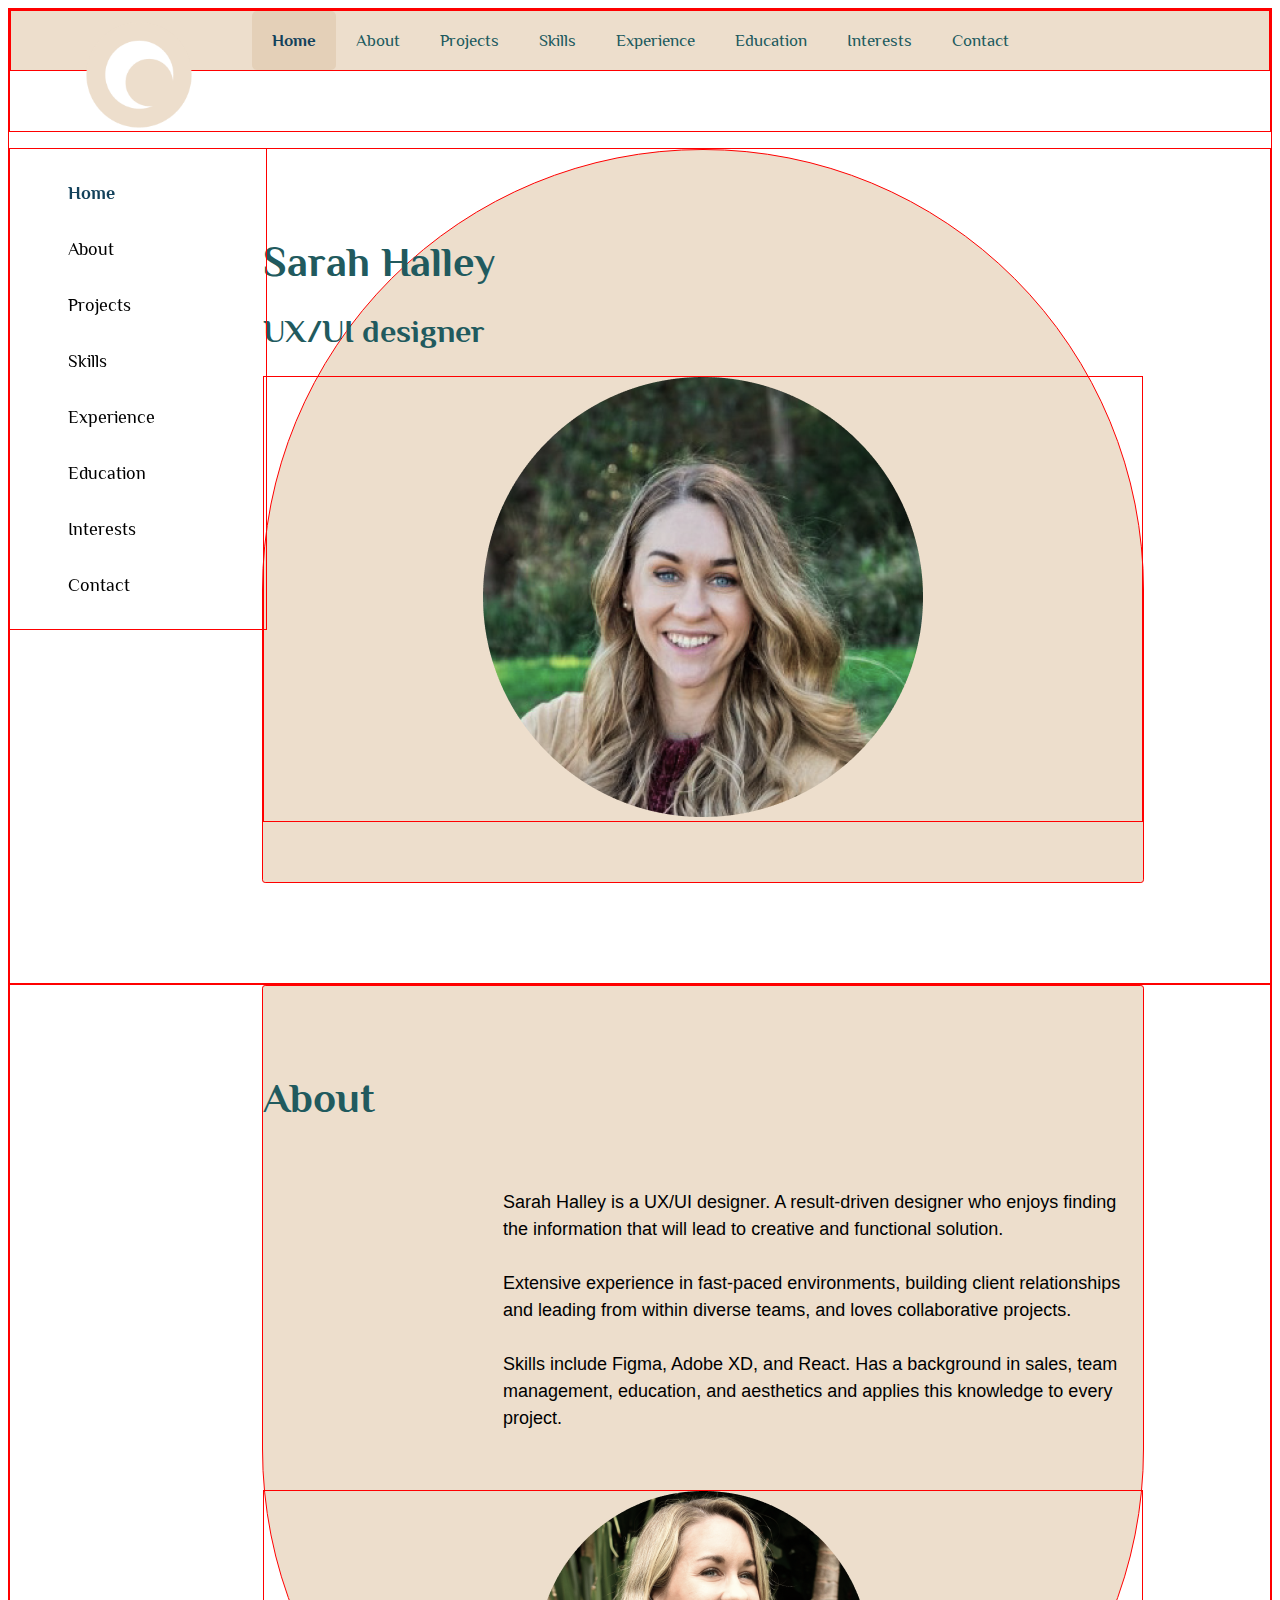
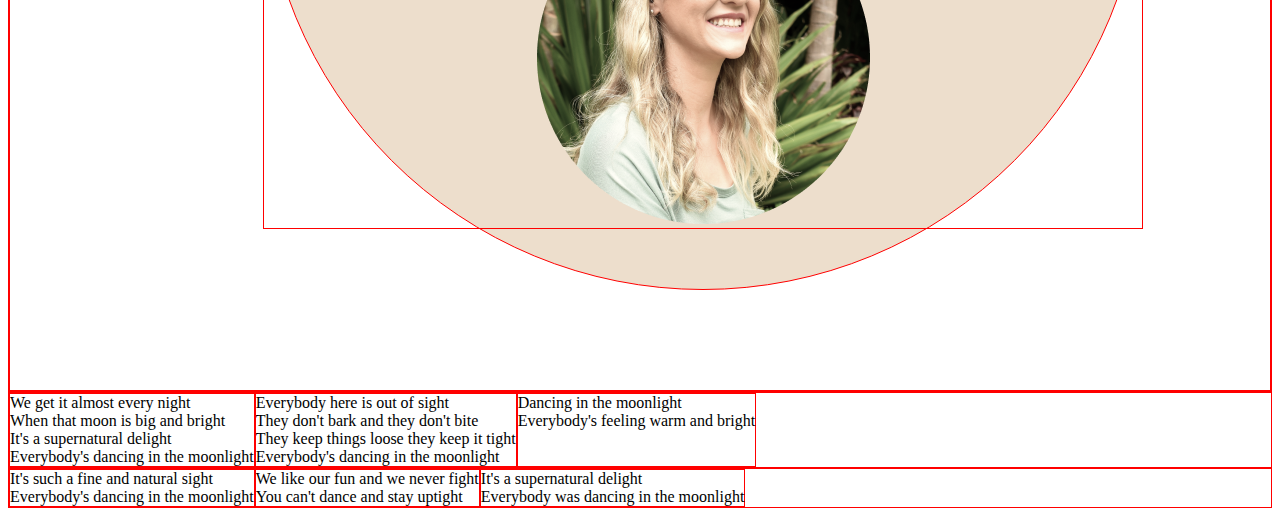
==== project.html @ 6c1a8d7c "new pages frame created" ====
<!DOCTYPE html>
<html lang="en">
  <head>
    <meta charset="UTF-8" />
    <meta http-equiv="X-UA-Compatible" content="IE=edge" />
    <meta name="viewport" content="width=device-width, initial-scale=1.0" />
    <title>Sarah Halley UX/UI Designer</title>
    <link rel="stylesheet" href="css/home.css" />
    <link rel="preconnect" href="https://fonts.googleapis.com" />
    <link rel="preconnect" href="https://fonts.gstatic.com" crossorigin />
    <link
      href="https://fonts.googleapis.com/css2?family=Philosopher:ital,wght@0,400;0,700;1,400;1,700&display=swap"
      rel="stylesheet"
    />
  </head>
  <body>
    <div class="container">
      <img class="flex_item logo" src="images/Logo no text.png" />
      <div class="flex topBar">
        <div class="flex_item topNav">
          <ul>
            <li class="active">Home</li>
            <li>About</li>
            <li>Projects</li>
            <li>Skills</li>
            <li>Experience</li>
            <li>Education</li>
            <li>Interests</li>
            <li>Contact</li>
          </ul>
        </div>
      </div>

      <div class="sideNav flex_item">
        <ul>
          <li class="active">Home</li>
          <li>About</li>
          <li>Projects</li>
          <li>Skills</li>
          <li>Experience</li>
          <li>Education</li>
          <li>Interests</li>
          <li>Contact</li>
        </ul>
      </div>
      <div class="column">
        <section class="home flex_item">
          <div class="column archTop">
            <h1 class="flex_item home">Sarah Halley</h1>
            <h2 class="flex_item home">UX/UI designer</h2>
            <div class="center">
              <img class="hero" src="images/IMG_4384_edited 1.png" />
            </div>
          </div>
        </section>
      </div>
      <div class="column">
        <section class="about flex_item">
          <div class="column archBottom">
            <h1>About</h1>
            <p class="flex_item bodyText about">
              Sarah Halley is a UX/UI designer. A result-driven designer who
              enjoys finding the information that will lead to creative and
              functional solution. <br />
              <br />
              Extensive experience in fast-paced environments, building client
              relationships and leading from within diverse teams, and loves
              collaborative projects. <br />
              <br />
              Skills include Figma, Adobe XD, and React. Has a background in
              sales, team management, education, and aesthetics and applies this
              knowledge to every project.
            </p>

            <div class="center">
              <img class="hero" src="images/IMG_3276_edited 1.png" />
            </div>
          </div>
        </section>
      </div>
    </div>

    <div id="column" class="flex">
      <div class="flex_item">
        We get it almost every night <br />When that moon is big and bright
        <br />It's a supernatural delight <br />Everybody's dancing in the
        moonlight
      </div>
      <div class="flex_item">
        Everybody here is out of sight <br />They don't bark and they don't bite
        <br />
        They keep things loose they keep it tight <br />Everybody's dancing in
        the moonlight
      </div>
      <div class="flex_item">
        Dancing in the moonlight <br />Everybody's feeling warm and bright
      </div>
    </div>
    <div id="row" class="flex">
      <div class="flex_item">
        It's such a fine and natural sight <br />Everybody's dancing in the
        moonlight
      </div>
      <div class="flex_item">
        We like our fun and we never fight <br />You can't dance and stay
        uptight
      </div>
      <div class="flex_item">
        It's a supernatural delight <br />Everybody was dancing in the moonlight
      </div>
    </div>
  </body>
</html>
---- css/home.css ----
:root {
  --primary-color: #eddecc;
  --secondary-color: #215a5e;
  --primary-color-active: #e4d0b8;
  --secondary-color-active: #12415b;
  --primary-color-hover: #e4d0b849;
  --secondary-color-hover: #0a3247;
  --white: rgb(245, 245, 245);
  --black: rgb(35, 35, 35);
}

div {
  border: solid 1px red;
}

.flex {
  display: flex;
  inline-size: overflow-wrap;
}

.topBar {
  padding: 0 0 60px 0;
  margin: 0;
  margin: 0 0 1em 0;
  z-index: 2;
}

.logo {
  position: absolute;
  scale: 70%;
  top: 0;
  left: 5%;
  z-index: 1;
}

.topNav {
  width: 100%;
  padding: 0;
  background-color: var(--primary-color);
  overflow-y: hidden;
  position: relative;
}

.topNav ul {
  list-style: none;
  max-width: 1100px;
  margin: 0 auto;
  padding: 0;
  display: flex;
  justify-content: center;
}

.topNav li {
  float: right;
  color: var(--secondary-color);
  text-align: center;
  padding: 20px;
  text-decoration: none;
  font-size: 17px;
  margin-right: 0px;
  border-radius: 5px;
  font-family: "Philosopher", sans-serif;
}

.topNav li:hover {
  background-color: var(--primary-color-hover);
  color: var(--secondary-color-hover);
  border-radius: 5px;
}

.topNav li.active {
  background-color: var(--primary-color-active);
  color: var(--secondary-color-active);
  border-radius: 5px;
  font-weight: 600;
}

.flex {
  display: flex;
  inline-size: overflow-wrap;
}

.body {
  padding: 0;
  margin: 0;
}

.sideNav {
  width: 20%;
  height: auto;
  position: fixed;
  margin-top: 0;
  margin-left: 0;
  overflow-x: hidden;
  vertical-align: middle;
  font-family: "Philosopher", sans-serif;
}
.sideNav ul {
  list-style: none;
  max-width: 20%;
  display: list-item;
}

.sideNav li {
  float:inherit
  color: var(--secondary-color);
  text-align: left;
  padding: 18px;
  text-decoration: none;
  font-size: 18px;
}

.sideNav li:hover {
  background-color: var(--primary-color-hover);
  color: var(--secondary-color-active);
  border-radius: 5px;
}

.sideNav li.active {
  color: var(--secondary-color-active);
  border-radius: 5px;
  font-weight: 600;
}
h1,
h2,
h3,
h4 {
  color: var(--secondary-color);
  font-family: "Philosopher", sans-serif;
}
h1 {
  font-size: 42px;
}
h2 {
  font-size: 32px;
}
h3 {
  font-size: 24px;
}
h4 {
  font-size: 18px;
}
p {
  font-size: 18px;
  line-height: 1.5;
  font-family: "Segoe UI", Tahoma, Geneva, Verdana, sans-serif;
}
section {
  margin-left: 20%;
  margin-right: 10%;
  margin-bottom: 100px;
  max-width: 1200px;
}
.archTop {
  padding: 60px 0 60px 0;
  border-radius: 700px 700px 5px 5px;
  background-color: var(--primary-color);
}
.archBottom {
  padding: 60px 0 60px 0;
  border-radius: 5px 5px 700px 700px;
  background-color: var(--primary-color);
}

section .bodyText {
  margin-left: 25%;
  padding: 40px 20px 40px 20px;
}
img .hero {
  display: block;
  margin-left: auto;
  margin-right: auto;
  width: 50%;
}
.center {
  text-align: center;
}
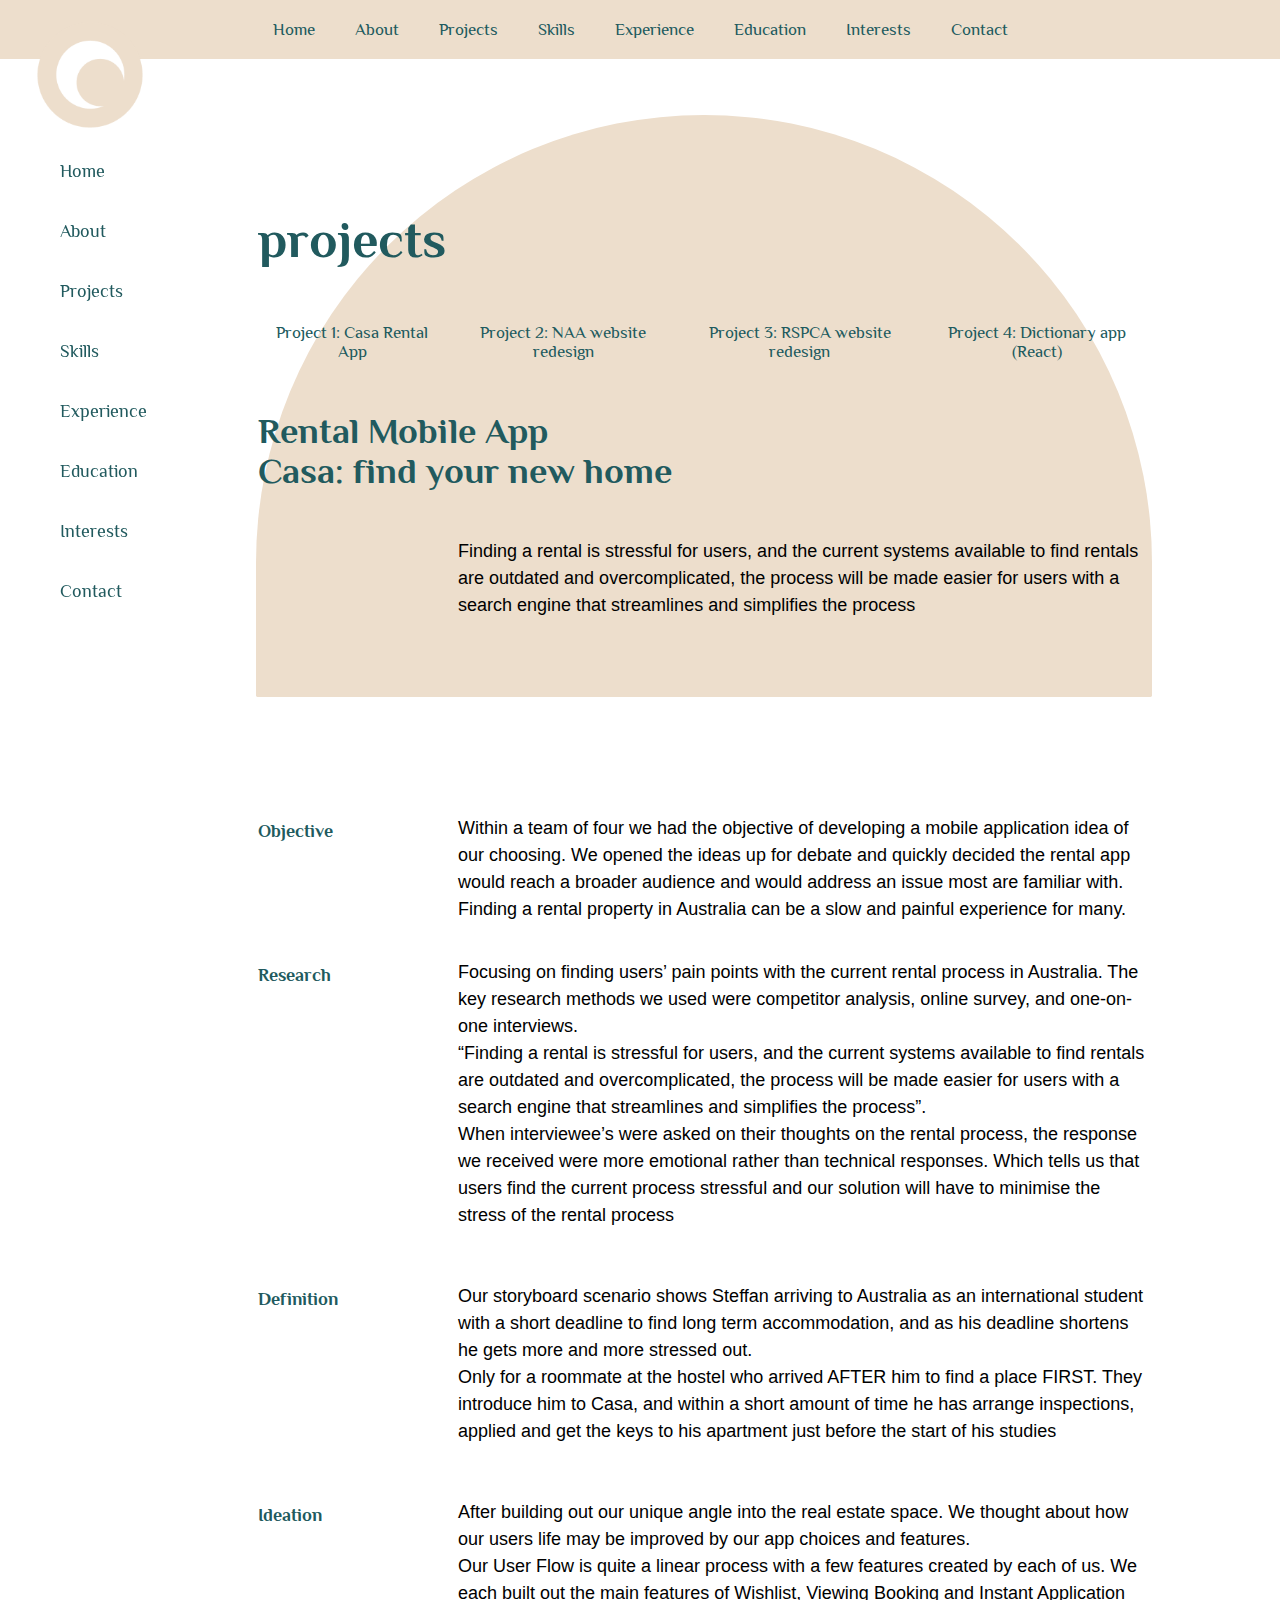
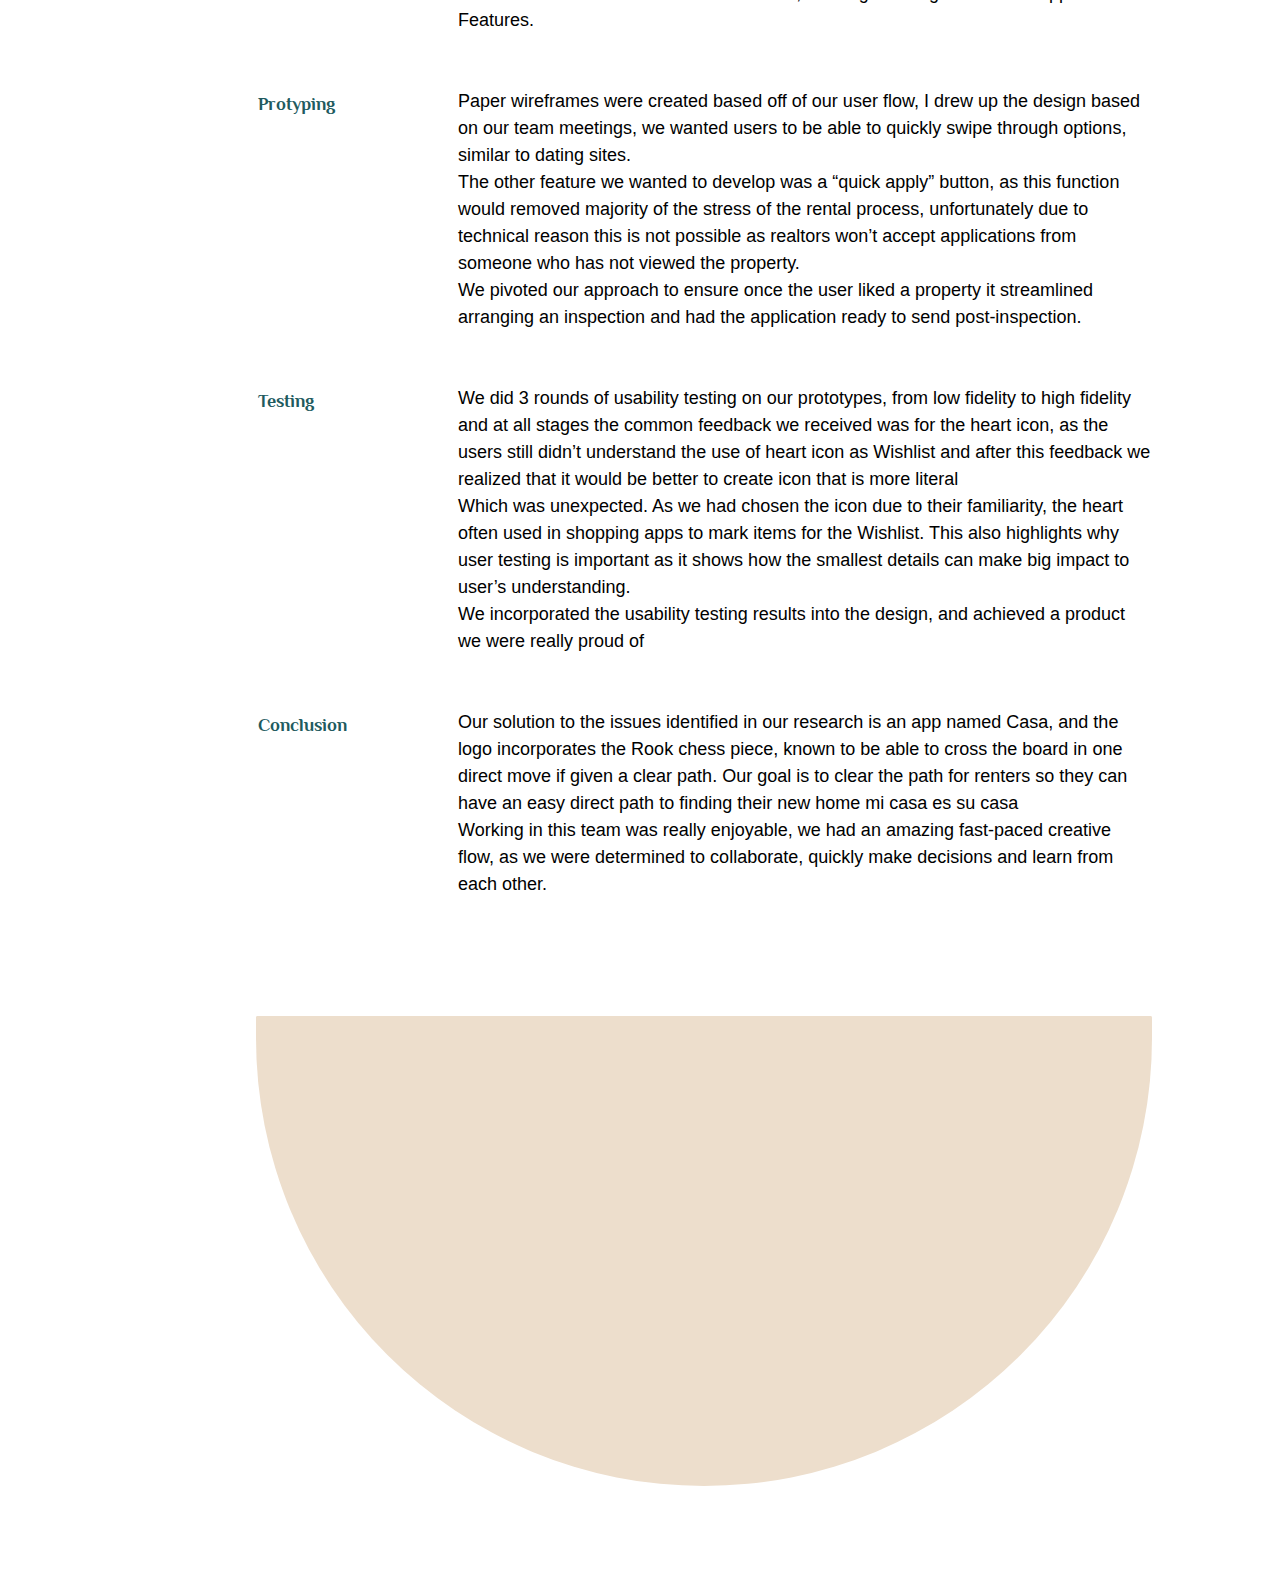
==== commit 0eb399e8: "relinking css" ====
--- a/project.html
+++ b/project.html
@@ -5,7 +5,7 @@
     <meta http-equiv="X-UA-Compatible" content="IE=edge" />
     <meta name="viewport" content="width=device-width, initial-scale=1.0" />
     <title>Sarah Halley UX/UI Designer</title>
-    <link rel="stylesheet" href="css/home.css" />
+    <link rel="stylesheet" href="css/styles.css" />
     <link rel="preconnect" href="https://fonts.googleapis.com" />
     <link rel="preconnect" href="https://fonts.gstatic.com" crossorigin />
     <link
@@ -15,98 +15,235 @@
   </head>
   <body>
     <div class="container">
-      <img class="flex_item logo" src="images/Logo no text.png" />
+     <img class="flex_item logo" src="images/Logo no text.png" />
       <div class="flex topBar">
-        <div class="flex_item topNav">
+        <div id="homeLink" class="flex_item topNav">
           <ul>
-            <li class="active">Home</li>
-            <li>About</li>
-            <li>Projects</li>
-            <li>Skills</li>
-            <li>Experience</li>
-            <li>Education</li>
-            <li>Interests</li>
-            <li>Contact</li>
+            <li>
+              <a href="/home.html" class="active">Home</a>
+            </li>
+            <li><a href="#aboutLink">About</a></li>
+            <li><a href="/project.html">Projects</a></li>
+            <li><a href="/skills.html">Skills</a></li>
+            <li><a href="#">Experience</a></li>
+            <li><a href="#">Education</a></li>
+            <li><a href="#">Interests</a></li>
+            <li><a href="#">Contact</a></li>
           </ul>
         </div>
       </div>
 
       <div class="sideNav flex_item">
         <ul>
-          <li class="active">Home</li>
-          <li>About</li>
-          <li>Projects</li>
-          <li>Skills</li>
-          <li>Experience</li>
-          <li>Education</li>
-          <li>Interests</li>
-          <li>Contact</li>
+            <li>
+              <a href="/home.html" class="active">Home</a>
+            </li>
+            <li><a href="#aboutLink">About</a></li>
+            <li><a href="/project.html">Projects</a></li>
+            <li><a href="/skills.html">Skills</a></li>
+            <li><a href="#">Experience</a></li>
+            <li><a href="#">Education</a></li>
+            <li><a href="#">Interests</a></li>
+            <li><a href="#">Contact</a></li>
         </ul>
       </div>
-      <div class="column">
-        <section class="home flex_item">
-          <div class="column archTop">
-            <h1 class="flex_item home">Sarah Halley</h1>
-            <h2 class="flex_item home">UX/UI designer</h2>
-            <div class="center">
-              <img class="hero" src="images/IMG_4384_edited 1.png" />
-            </div>
-          </div>
-        </section>
-      </div>
-      <div class="column">
-        <section class="about flex_item">
-          <div class="column archBottom">
-            <h1>About</h1>
-            <p class="flex_item bodyText about">
-              Sarah Halley is a UX/UI designer. A result-driven designer who
-              enjoys finding the information that will lead to creative and
-              functional solution. <br />
-              <br />
-              Extensive experience in fast-paced environments, building client
-              relationships and leading from within diverse teams, and loves
-              collaborative projects. <br />
-              <br />
-              Skills include Figma, Adobe XD, and React. Has a background in
-              sales, team management, education, and aesthetics and applies this
-              knowledge to every project.
-            </p>
+        <div class="column">
+          <section class="projects flex_item">
+            <div class="column archTop">
+              <h1>projects</h1>
+                    <div class="projectLinks flex_item">
+        <ul>
+            <li>
+              <a href="#" class="active">Project 1: Casa Rental App</a>
+            </li>
+            <li><a href="#">Project 2: NAA website redesign</a></li>
+            <br/>
+            <li><a href="#">Project 3: RSPCA website redesign</a></li>
+            <li><a href="#">Project 4: Dictionary app (React)</a></li>
 
-            <div class="center">
-              <img class="hero" src="images/IMG_3276_edited 1.png" />
-            </div>
-          </div>
-        </section>
-      </div>
-    </div>
+        </ul>
+                    </div>
+              <h2>Rental Mobile App <br/>Casa: find your new home<br/></h2>
+              
 
-    <div id="column" class="flex">
-      <div class="flex_item">
-        We get it almost every night <br />When that moon is big and bright
-        <br />It's a supernatural delight <br />Everybody's dancing in the
-        moonlight
-      </div>
-      <div class="flex_item">
-        Everybody here is out of sight <br />They don't bark and they don't bite
-        <br />
-        They keep things loose they keep it tight <br />Everybody's dancing in
-        the moonlight
-      </div>
-      <div class="flex_item">
-        Dancing in the moonlight <br />Everybody's feeling warm and bright
-      </div>
-    </div>
-    <div id="row" class="flex">
-      <div class="flex_item">
-        It's such a fine and natural sight <br />Everybody's dancing in the
-        moonlight
-      </div>
-      <div class="flex_item">
-        We like our fun and we never fight <br />You can't dance and stay
-        uptight
-      </div>
-      <div class="flex_item">
-        It's a supernatural delight <br />Everybody was dancing in the moonlight
+              <div id="row" class="flex">
+              <div class="flex_item">
+               
+                <h4 class="bodyHeader"></h4>
+              </div>
+              <div class="flex_item">
+              <p>
+                Finding a rental is stressful for users, and the current systems
+                available to find rentals are outdated and overcomplicated, the
+                process will be made easier for users with a search engine that
+                streamlines and simplifies the process
+              </p>
+              </div>
+            </div>
+          </section>
+          <section>
+            <div id="row" class="flex">
+              <div class="flex_item">
+                <h4 class="bodyHeader">Objective</h4>
+              </div>
+              <div class="flex_item">
+                <p class="flex_item article projects">
+                  Within a team of four we had the objective of developing a
+                  mobile application idea of our choosing. We opened the ideas
+                  up for debate and quickly decided the rental app would reach a
+                  broader audience and would address an issue most are familiar
+                  with. Finding a rental property in Australia can be a slow and
+                  painful experience for many.
+                </p>
+              </div>
+            </div>
+            <div id="row" class="flex">
+              <div class="flex_item">
+                <h4 class="bodyHeader">Research</h4>
+              </div>
+              <div class="flex_item">
+                <p class="flex_item article projects">
+                  Focusing on finding users’ pain points with the current rental
+                  process in Australia. The key research methods we used were
+                  competitor analysis, online survey, and one-on-one
+                  interviews.<br />
+                  “Finding a rental is stressful for users, and the current
+                  systems available to find rentals are outdated and
+                  overcomplicated, the process will be made easier for users
+                  with a search engine that streamlines and simplifies the
+                  process”. <br />
+                  When interviewee’s were asked on their thoughts on the rental
+                  process, the response we received were more emotional rather
+                  than technical responses. Which tells us that users find the
+                  current process stressful and our solution will have to
+                  minimise the stress of the rental process
+                </p>
+              </div>
+            </div>
+            <div id="row" class="flex">
+              <div class="flex_item">
+                <img />
+              </div>
+              <div class="flex_item"><img /></div>
+            </div>
+            <div id="row" class="flex">
+              <div class="flex_item">
+                <h4 class="bodyHeader">Definition</h4>
+              </div>
+              <p class="flex_item article projects">
+                Our storyboard scenario shows Steffan arriving to Australia as
+                an international student with a short deadline to find long term
+                accommodation, and as his deadline shortens he gets more and
+                more stressed out. <br />
+                Only for a roommate at the hostel who arrived AFTER him to find
+                a place FIRST. They introduce him to Casa, and within a short
+                amount of time he has arrange inspections, applied and get the
+                keys to his apartment just before the start of his studies
+              </p>
+            </div>
+            <div id="row" class="flex">
+              <div class="flex_item">
+                <img />
+              </div>
+              <div class="flex_item"><img /></div>
+            </div>
+            <div id="row" class="flex">
+              <div class="flex_item">
+                <h4 class="bodyHeader">Ideation</h4>
+              </div>
+              <p class="flex_item article projects">
+                After building out our unique angle into the real estate space.
+                We thought about how our users life may be improved by our app
+                choices and features. <br />
+                Our User Flow is quite a linear process with a few features
+                created by each of us. We each built out the main features of
+                Wishlist, Viewing Booking and Instant Application Features.
+              </p>
+            </div>
+            <div id="row" class="flex">
+              <div class="flex_item">
+                <img />
+              </div>
+              <div class="flex_item"><img /></div>
+            </div>
+            <div id="row" class="flex">
+              <div class="flex_item">
+                <h4 class="bodyHeader">Protyping</h4>
+              </div>
+              <div id="row" class="flex">
+                <p class="flex_item article projects">
+                  Paper wireframes were created based off of our user flow, I
+                  drew up the design based on our team meetings, we wanted users
+                  to be able to quickly swipe through options, similar to dating
+                  sites.
+                  <br />
+                  The other feature we wanted to develop was a “quick apply”
+                  button, as this function would removed majority of the stress
+                  of the rental process, unfortunately due to technical reason
+                  this is not possible as realtors won’t accept applications
+                  from someone who has not viewed the property.
+                  <br />
+                  We pivoted our approach to ensure once the user liked a
+                  property it streamlined arranging an inspection and had the
+                  application ready to send post-inspection.
+                </p>
+              </div>
+            </div>
+            <div id="row" class="flex">
+              <div class="flex_item">
+                <img />
+              </div>
+              <div class="flex_item"><img /></div>
+            </div>
+            <div id="row" class="flex">
+              <div class="flex_item"><h4 class="bodyHeader">Testing</h4></div>
+              <div class="flex_item">
+                <p class="flex_item article projects">
+                  We did 3 rounds of usability testing on our prototypes, from
+                  low fidelity to high fidelity and at all stages the common
+                  feedback we received was for the heart icon, as the users
+                  still didn’t understand the use of heart icon as Wishlist and
+                  after this feedback we realized that it would be better to
+                  create icon that is more literal <br />
+                  Which was unexpected. As we had chosen the icon due to their
+                  familiarity, the heart often used in shopping apps to mark
+                  items for the Wishlist. This also highlights why user testing
+                  is important as it shows how the smallest details can make big
+                  impact to user’s understanding.
+                  <br />
+                  We incorporated the usability testing results into the design,
+                  and achieved a product we were really proud of
+                </p>
+              </div>
+            </div>
+            <div id="row" class="flex">
+              <div class="flex_item">
+                <img />
+              </div>
+              <div class="flex_item"><img /></div>
+            </div>
+            <div id="row" class="flex">
+              <div class="flex_item">
+                <h4 class="bodyHeader">Conclusion</h4>
+              </div>
+              <div class="flex_item">
+                <p class="flex_item article projects">
+                  Our solution to the issues identified in our research is an
+                  app named Casa, and the logo incorporates the Rook chess
+                  piece, known to be able to cross the board in one direct move
+                  if given a clear path. Our goal is to clear the path for
+                  renters so they can have an easy direct path to finding their
+                  new home mi casa es su casa
+                  <br />
+                  Working in this team was really enjoyable, we had an amazing
+                  fast-paced creative flow, as we were determined to
+                  collaborate, quickly make decisions and learn from each other.
+                </p>
+              </div>
+            </div>
+          </section>
+          <section class="archBottom"></section>
+        </div>
       </div>
     </div>
   </body>
--- a/css/styles.css
+++ b/css/styles.css
@@ -0,0 +1,235 @@
+:root {
+  --primary-color: #eddecc;
+  --secondary-color: #215a5e;
+  --primary-color-active: #d3c2ad;
+  --secondary-color-active: #12415b;
+  --primary-color-hover: #e4d0b885;
+  --secondary-color-hover: #0a3247;
+  --white: rgb(245, 245, 245);
+  --black: rgb(35, 35, 35);
+}
+body {
+  margin: 0px;
+  padding: 0px;
+}
+/*div {
+  border: solid 1px red;
+}
+section {
+  border: solid 1px red;
+}*/
+section {
+  margin-left: 20%;
+  margin-right: 10%;
+  margin-bottom: 100px;
+  max-width: 1000px;
+  align-items: center;
+}
+section .bodyHeader {
+  width: 200px;
+}
+
+.flex {
+  display: flex;
+  inline-size: overflow-wrap;
+}
+
+.topBar {
+  padding: 0 0 40px 0;
+  margin: 0;
+  margin: 0 0 1em 0;
+  z-index: 2;
+  display: block;
+}
+
+.logo {
+  position: fixed;
+  scale: 70%;
+  top: 0;
+  left: 15px;
+  z-index: 1;
+}
+
+.topNav {
+  width: 100%;
+  padding: 0;
+  background-color: var(--primary-color);
+  overflow-y: hidden;
+  position: relative;
+}
+
+.topNav ul {
+  list-style: none;
+  max-width: 1100px;
+  margin: 0 auto;
+  padding: 0;
+  display: flex;
+  justify-content: center;
+}
+
+.topNav li {
+  float: right;
+  color: var(--secondary-color);
+  text-align: center;
+  padding: 20px;
+  text-decoration: none;
+  font-size: 17px;
+  margin-right: 0px;
+  border-radius: 5px;
+  font-family: "Philosopher", sans-serif;
+}
+
+.topNav li:hover {
+  background-color: var(--primary-color-hover);
+  color: var(--secondary-color-hover);
+  border-radius: 5px;
+}
+
+.topNav li.active {
+  background-color: var(--primary-color-active);
+  color: var(--secondary-color-active);
+  border-radius: 5px;
+  font-weight: bold;
+}
+
+.flex {
+  display: flex;
+  inline-size: overflow-wrap;
+}
+
+.sideNav {
+  width: 18%;
+  height: auto;
+  position: fixed;
+  margin-top: 0;
+  margin-left: 0;
+  overflow-x: hidden;
+  vertical-align: middle;
+  font-family: "Philosopher", sans-serif;
+}
+.sideNav ul {
+  list-style: none;
+  max-width: 18%;
+  display: list-item;
+  padding-top: 10px;
+}
+
+.sideNav li {
+  float: left;
+  color: var(--secondary-color);
+  text-align: center;
+  padding: 20px;
+  left: 5% auto;
+  text-decoration: none;
+  font-size: 18px;
+}
+
+.sideNav li:hover {
+  background-color: var(--primary-color-hover);
+  color: var(--secondary-color-active);
+  border-radius: 5px;
+}
+
+.sideNav li.active {
+  color: var(--secondary-color-active);
+  border-radius: 5px;
+  font-weight: 600;
+}
+a {
+  color: inherit;
+  text-decoration: inherit;
+}
+h1,
+h2,
+h3,
+h4 {
+  color: var(--secondary-color);
+  font-family: "Philosopher", sans-serif;
+  padding-left: 2px;
+}
+h1 {
+  font-size: 52px;
+}
+h2 {
+  font-size: 36px;
+}
+h3 {
+  font-size: 24px;
+}
+h4 {
+  font-size: 18px;
+}
+p {
+  font-size: 18px;
+  line-height: 1.5;
+  font-family: "Segoe UI", Tahoma, Geneva, Verdana, sans-serif;
+}
+
+.archTop {
+  padding: 60px 0 60px 0;
+  border-radius: 1500px 1500px 5px 5px;
+  background-color: var(--primary-color);
+  min-height: 350px;
+}
+.archBottom {
+  padding: 60px 0 60px 0;
+  border-radius: 5px 5px 1500px 1500px;
+  background-color: var(--primary-color);
+  min-height: 350px;
+}
+
+section .bodyText {
+  margin-left: 25%;
+  padding: 20px 20px 20px 20px;
+}
+img .hero {
+  display: block;
+  margin-left: auto;
+  margin-right: auto;
+  width: 50%;
+}
+.center {
+  text-align: center;
+}
+
+/* PROJECTS*/
+.projectLinks {
+  width: 100%;
+  padding: 0;
+  overflow-y: hidden;
+  position: relative;
+}
+
+.projectLinks ul {
+  list-style: none;
+  max-width: 1100px;
+  margin: 0 auto;
+  padding: 0;
+  display: flex;
+  justify-content: center;
+}
+
+.projectLinks li {
+  float: right;
+  color: var(--secondary-color);
+  text-align: center;
+  padding: 20px;
+  text-decoration: none;
+  font-size: 17px;
+  margin-right: 0px;
+  border-radius: 5px;
+  font-family: "Philosopher", sans-serif;
+}
+
+.projectLinks li:hover {
+  background-color: var(--primary-color-hover);
+  color: var(--secondary-color-hover);
+  border-radius: 5px;
+}
+
+.topNav li.active {
+  background-color: var(--primary-color-active);
+  color: var(--secondary-color-active);
+  border-radius: 5px;
+  font-weight: bold;
+}
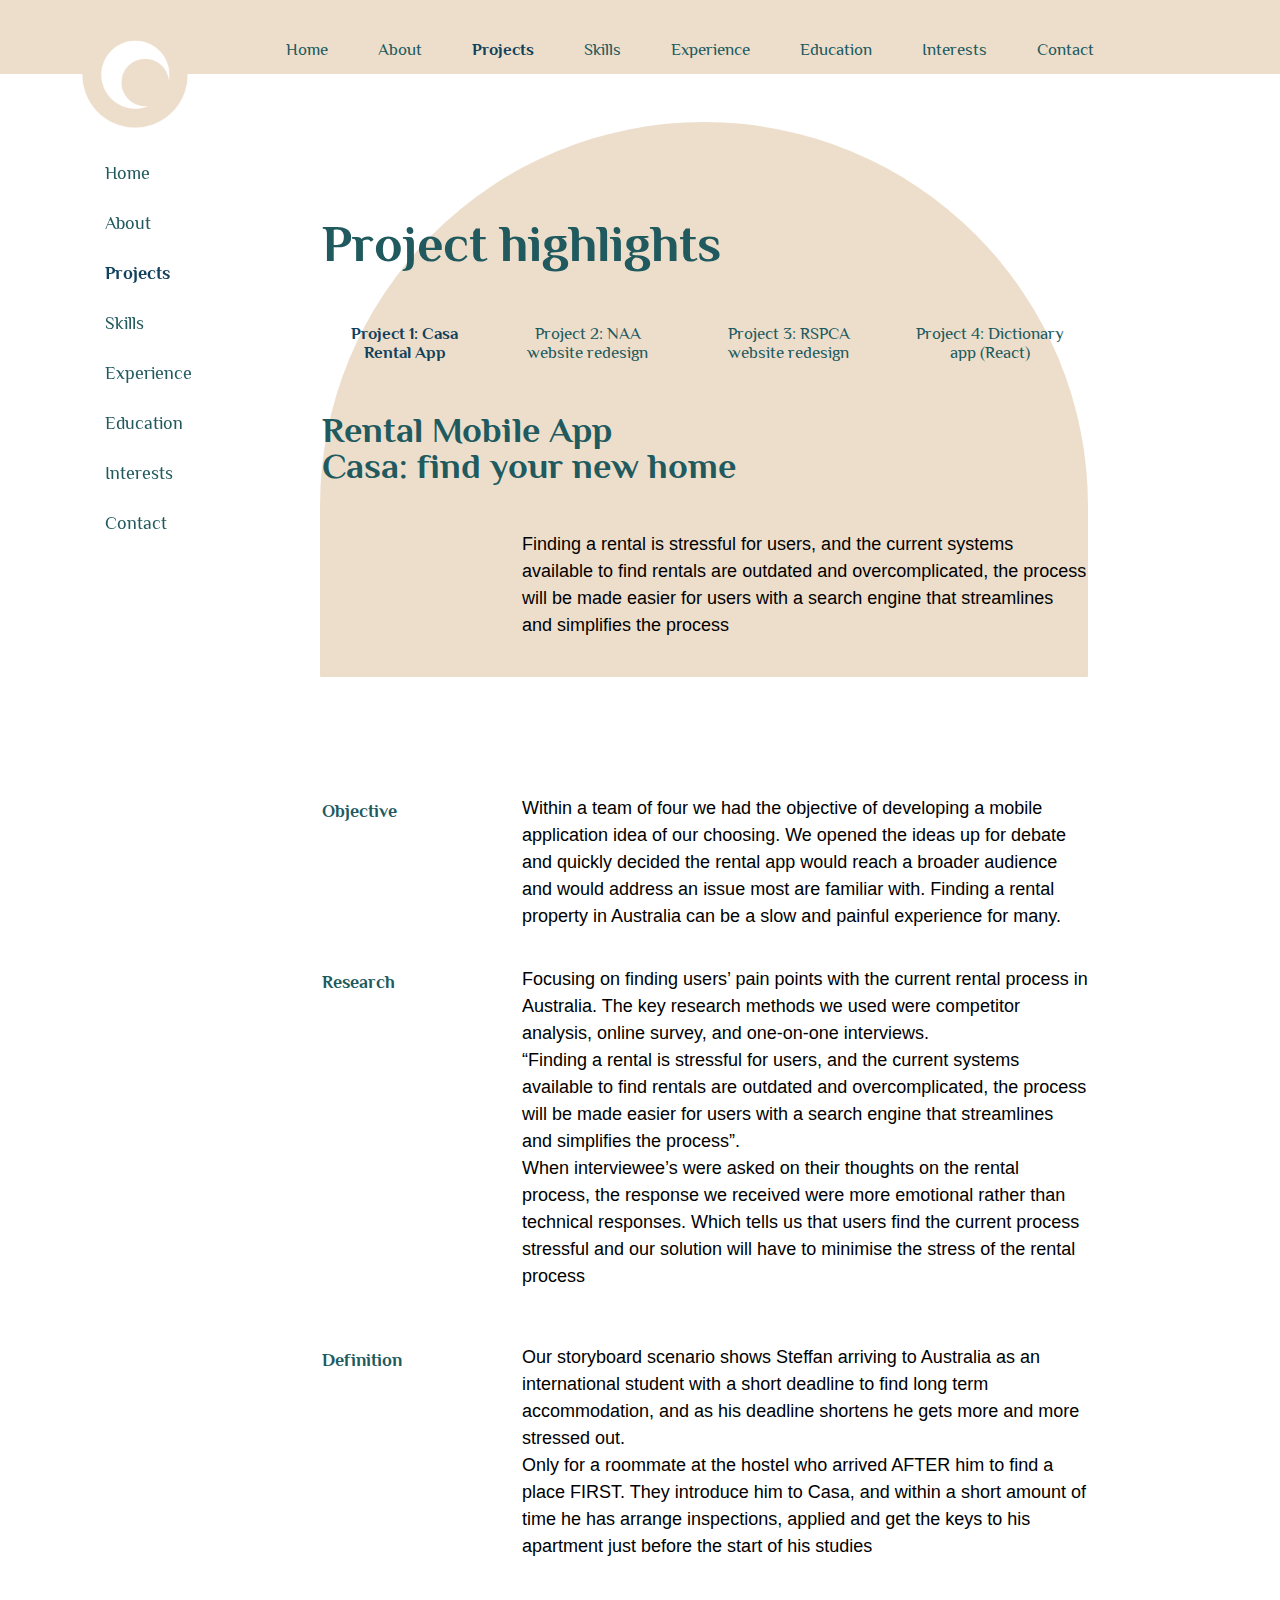
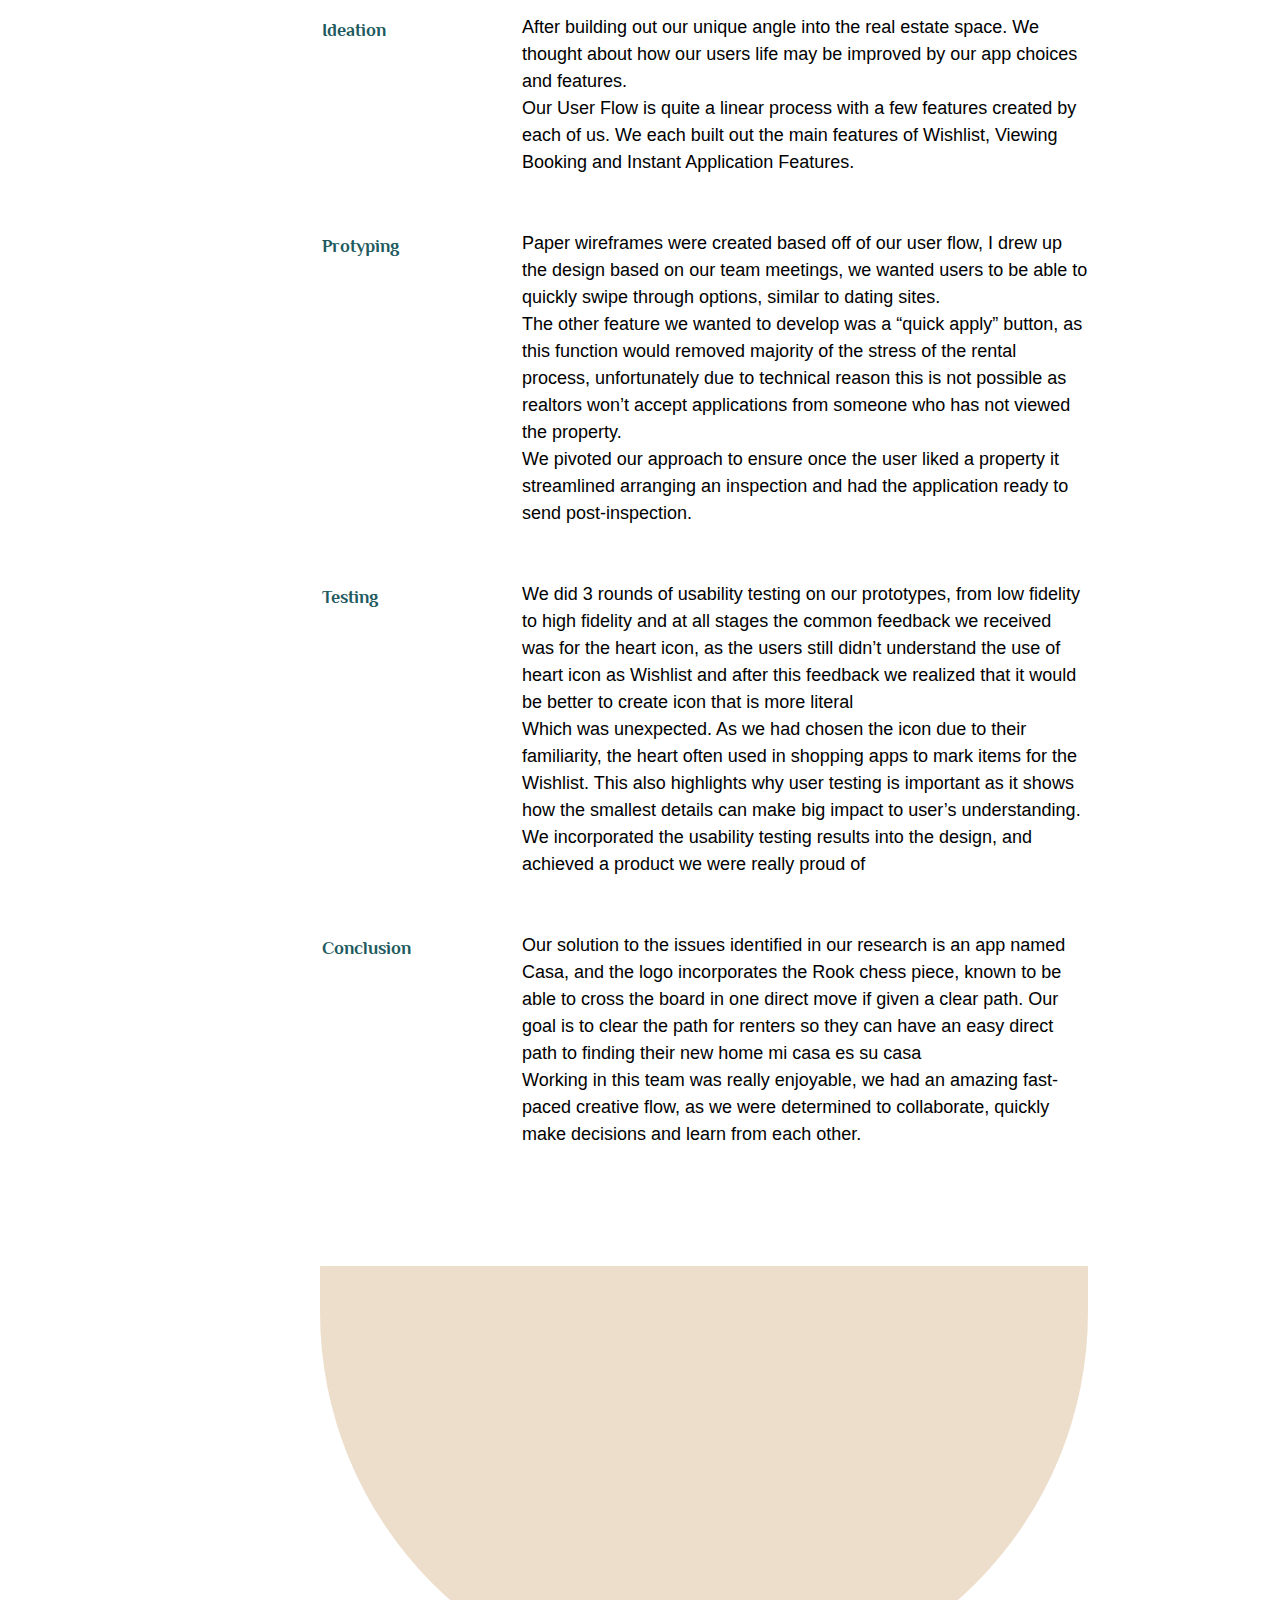
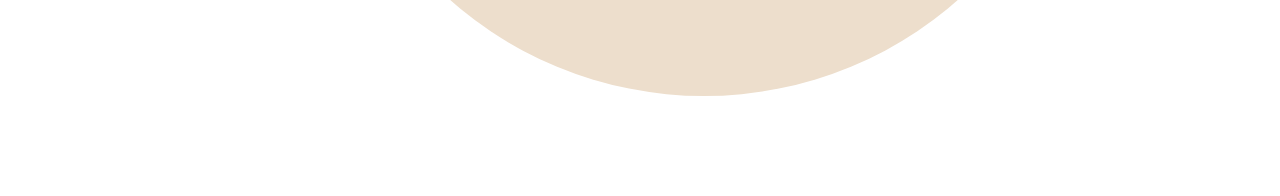
==== commit ae089df1: "updated navigation active status" ====
--- a/project.html
+++ b/project.html
@@ -20,10 +20,10 @@
         <div id="homeLink" class="flex_item topNav">
           <ul>
             <li>
-              <a href="/home.html" class="active">Home</a>
+              <a href="/home.html" >Home</a>
             </li>
             <li><a href="#aboutLink">About</a></li>
-            <li><a href="/project.html">Projects</a></li>
+            <li><a href="/project.html" class="active">Projects</a></li>
             <li><a href="/skills.html">Skills</a></li>
             <li><a href="#">Experience</a></li>
             <li><a href="#">Education</a></li>
@@ -36,10 +36,10 @@
       <div class="sideNav flex_item">
         <ul>
             <li>
-              <a href="/home.html" class="active">Home</a>
+              <a href="/home.html">Home</a>
             </li>
             <li><a href="#aboutLink">About</a></li>
-            <li><a href="/project.html">Projects</a></li>
+            <li><a href="/project.html" class="active">Projects</a></li>
             <li><a href="/skills.html">Skills</a></li>
             <li><a href="#">Experience</a></li>
             <li><a href="#">Education</a></li>
@@ -50,7 +50,7 @@
         <div class="column">
           <section class="projects flex_item">
             <div class="column archTop">
-              <h1>projects</h1>
+              <h1>Project highlights</h1>
                     <div class="projectLinks flex_item">
         <ul>
             <li>
--- a/css/styles.css
+++ b/css/styles.css
@@ -18,46 +18,24 @@
 section {
   border: solid 1px red;
 }*/
-section {
-  margin-left: 20%;
-  margin-right: 10%;
-  margin-bottom: 100px;
-  max-width: 1000px;
-  align-items: center;
-}
-section .bodyHeader {
-  width: 200px;
-}
 
 .flex {
   display: flex;
   inline-size: overflow-wrap;
 }
-
+/*Top Navigation Bar*/
 .topBar {
-  padding: 0 0 40px 0;
-  margin: 0;
-  margin: 0 0 1em 0;
+  margin: 0 0 3em 0;
   z-index: 2;
   display: block;
 }
-
-.logo {
-  position: fixed;
-  scale: 70%;
-  top: 0;
-  left: 15px;
-  z-index: 1;
-}
-
 .topNav {
   width: 100%;
-  padding: 0;
+  padding: 25px 0 0 50px;
   background-color: var(--primary-color);
   overflow-y: hidden;
   position: relative;
 }
-
 .topNav ul {
   list-style: none;
   max-width: 1100px;
@@ -66,43 +44,35 @@
   display: flex;
   justify-content: center;
 }
-
 .topNav li {
   float: right;
   color: var(--secondary-color);
   text-align: center;
-  padding: 20px;
+  padding: 15px 25px;
   text-decoration: none;
   font-size: 17px;
   margin-right: 0px;
   border-radius: 5px;
   font-family: "Philosopher", sans-serif;
 }
-
 .topNav li:hover {
   background-color: var(--primary-color-hover);
   color: var(--secondary-color-hover);
-  border-radius: 5px;
-}
-
-.topNav li.active {
-  background-color: var(--primary-color-active);
-  color: var(--secondary-color-active);
-  border-radius: 5px;
-  font-weight: bold;
-}
-
-.flex {
-  display: flex;
-  inline-size: overflow-wrap;
-}
-
+  border-radius: 40px;
+}
+.topNav li .active {
+  color: var(--secondary-color-active);
+  border-radius: 40px;
+  font-weight: 700;
+}
+
+/*Side Navigation Bar*/
 .sideNav {
   width: 18%;
   height: auto;
   position: fixed;
   margin-top: 0;
-  margin-left: 0;
+  margin-left: 40px;
   overflow-x: hidden;
   vertical-align: middle;
   font-family: "Philosopher", sans-serif;
@@ -113,28 +83,27 @@
   display: list-item;
   padding-top: 10px;
 }
-
 .sideNav li {
   float: left;
   color: var(--secondary-color);
   text-align: center;
-  padding: 20px;
+  padding: 15px 25px;
   left: 5% auto;
   text-decoration: none;
   font-size: 18px;
 }
-
 .sideNav li:hover {
-  background-color: var(--primary-color-hover);
-  color: var(--secondary-color-active);
-  border-radius: 5px;
-}
-
-.sideNav li.active {
-  color: var(--secondary-color-active);
-  border-radius: 5px;
-  font-weight: 600;
-}
+  background-color: var(--primary-color);
+  color: var(--secondary-color-active);
+  border-radius: 40px;
+}
+.sideNav li .active {
+  color: var(--secondary-color-active);
+  border-radius: 40px;
+  font-weight: 700;
+}
+
+/*Text Styling*/
 a {
   color: inherit;
   text-decoration: inherit;
@@ -149,12 +118,15 @@
 }
 h1 {
   font-size: 52px;
+  line-height: 1;
 }
 h2 {
   font-size: 36px;
+  line-height: 1;
 }
 h3 {
   font-size: 24px;
+  line-height: 1;
 }
 h4 {
   font-size: 18px;
@@ -165,22 +137,41 @@
   font-family: "Segoe UI", Tahoma, Geneva, Verdana, sans-serif;
 }
 
+/*Section Styling*/
+section {
+  margin-left: 25%;
+  margin-right: 15%;
+  margin-bottom: 100px;
+  max-width: 1000px;
+  align-items: center;
+}
+section .bodyHeader {
+  width: 200px;
+}
 .archTop {
-  padding: 60px 0 60px 0;
+  padding: 60px 0 20px 0;
   border-radius: 1500px 1500px 5px 5px;
   background-color: var(--primary-color);
   min-height: 350px;
 }
 .archBottom {
-  padding: 60px 0 60px 0;
+  padding: 20px 0 60px 0;
   border-radius: 5px 5px 1500px 1500px;
   background-color: var(--primary-color);
   min-height: 350px;
 }
-
 section .bodyText {
   margin-left: 25%;
   padding: 20px 20px 20px 20px;
+}
+
+/*Image Styling*/
+.logo {
+  position: fixed;
+  scale: 70%;
+  top: 0;
+  left: 60px;
+  z-index: 1;
 }
 img .hero {
   display: block;
@@ -188,18 +179,22 @@
   margin-right: auto;
   width: 50%;
 }
+div .homeHero {
+  padding-bottom: 40px;
+}
 .center {
   text-align: center;
 }
 
 /* PROJECTS*/
+
+/* project navigation*/
 .projectLinks {
   width: 100%;
   padding: 0;
   overflow-y: hidden;
   position: relative;
 }
-
 .projectLinks ul {
   list-style: none;
   max-width: 1100px;
@@ -208,7 +203,6 @@
   display: flex;
   justify-content: center;
 }
-
 .projectLinks li {
   float: right;
   color: var(--secondary-color);
@@ -220,16 +214,13 @@
   border-radius: 5px;
   font-family: "Philosopher", sans-serif;
 }
-
 .projectLinks li:hover {
   background-color: var(--primary-color-hover);
   color: var(--secondary-color-hover);
-  border-radius: 5px;
-}
-
-.topNav li.active {
-  background-color: var(--primary-color-active);
-  color: var(--secondary-color-active);
-  border-radius: 5px;
-  font-weight: bold;
-}
+  border-radius: 40px;
+}
+.projectLinks li .active {
+  color: var(--secondary-color-active);
+  border-radius: 25px;
+  font-weight: 700;
+}
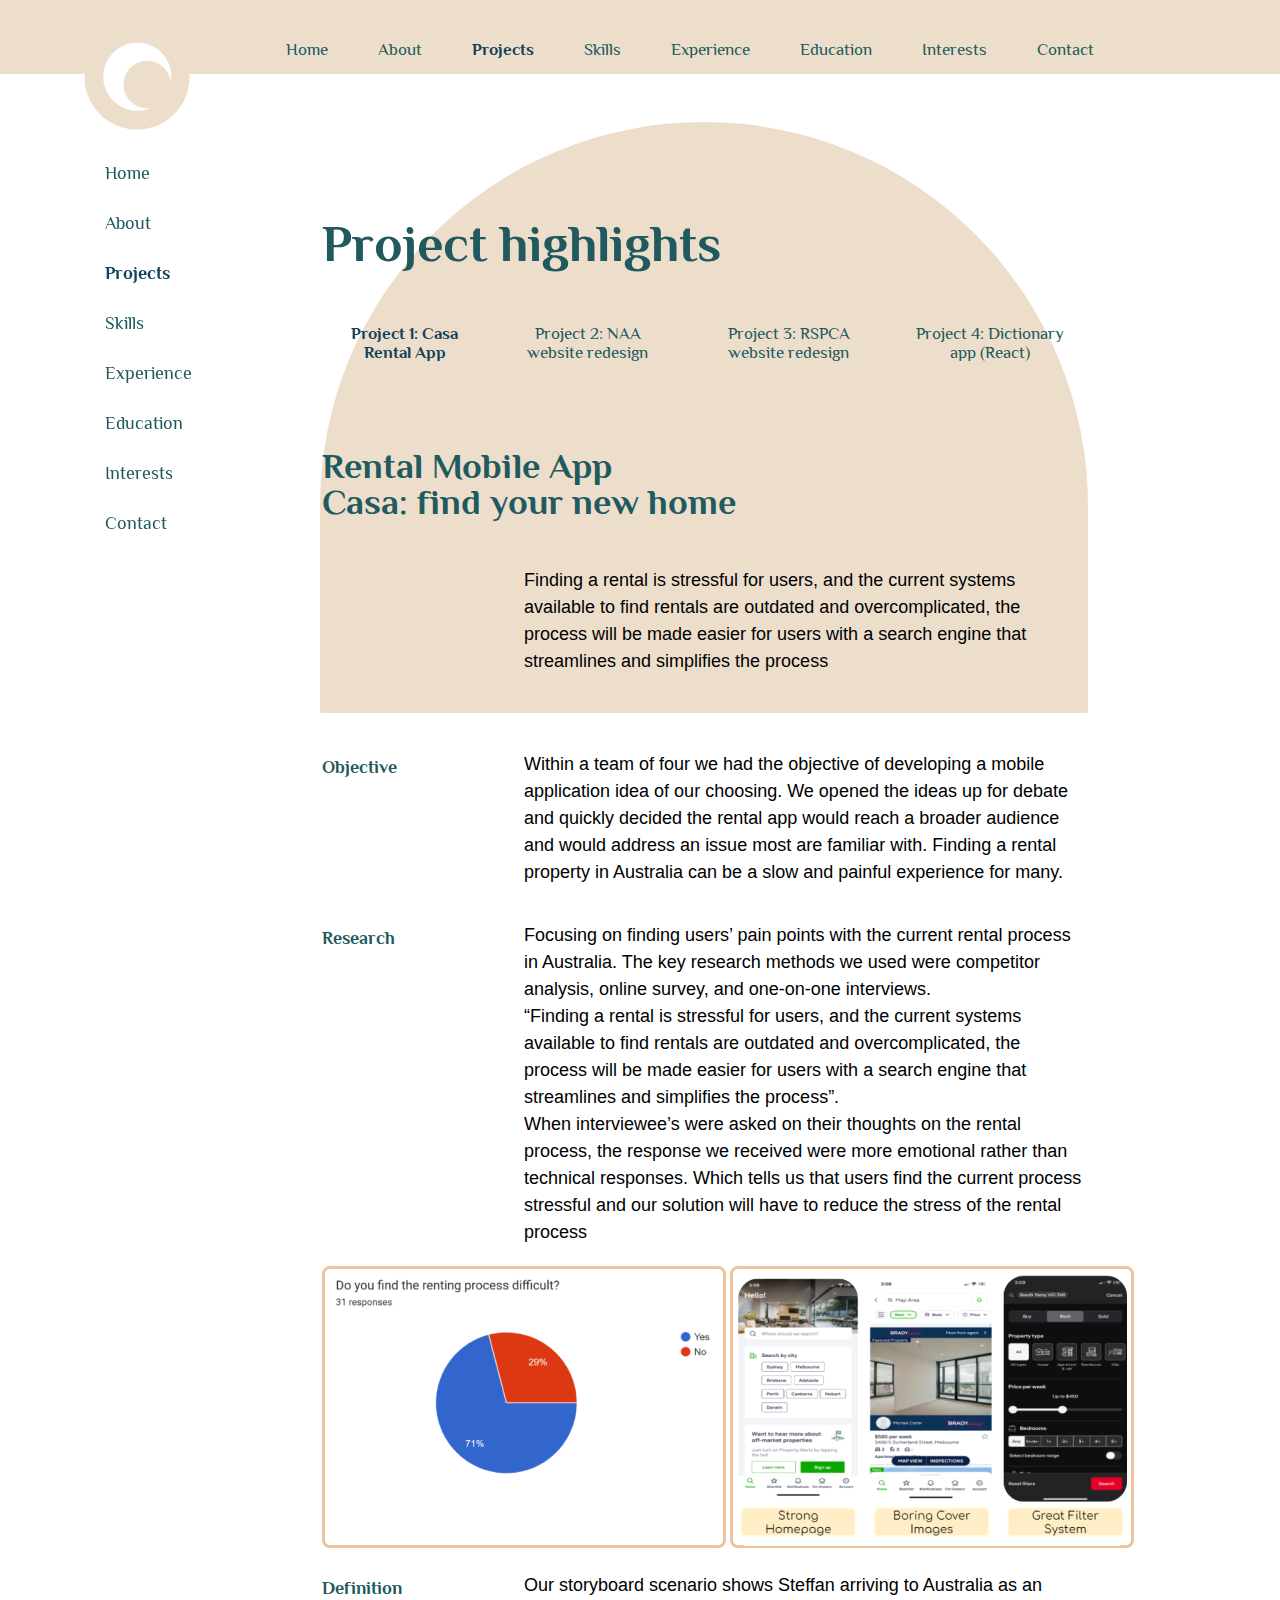
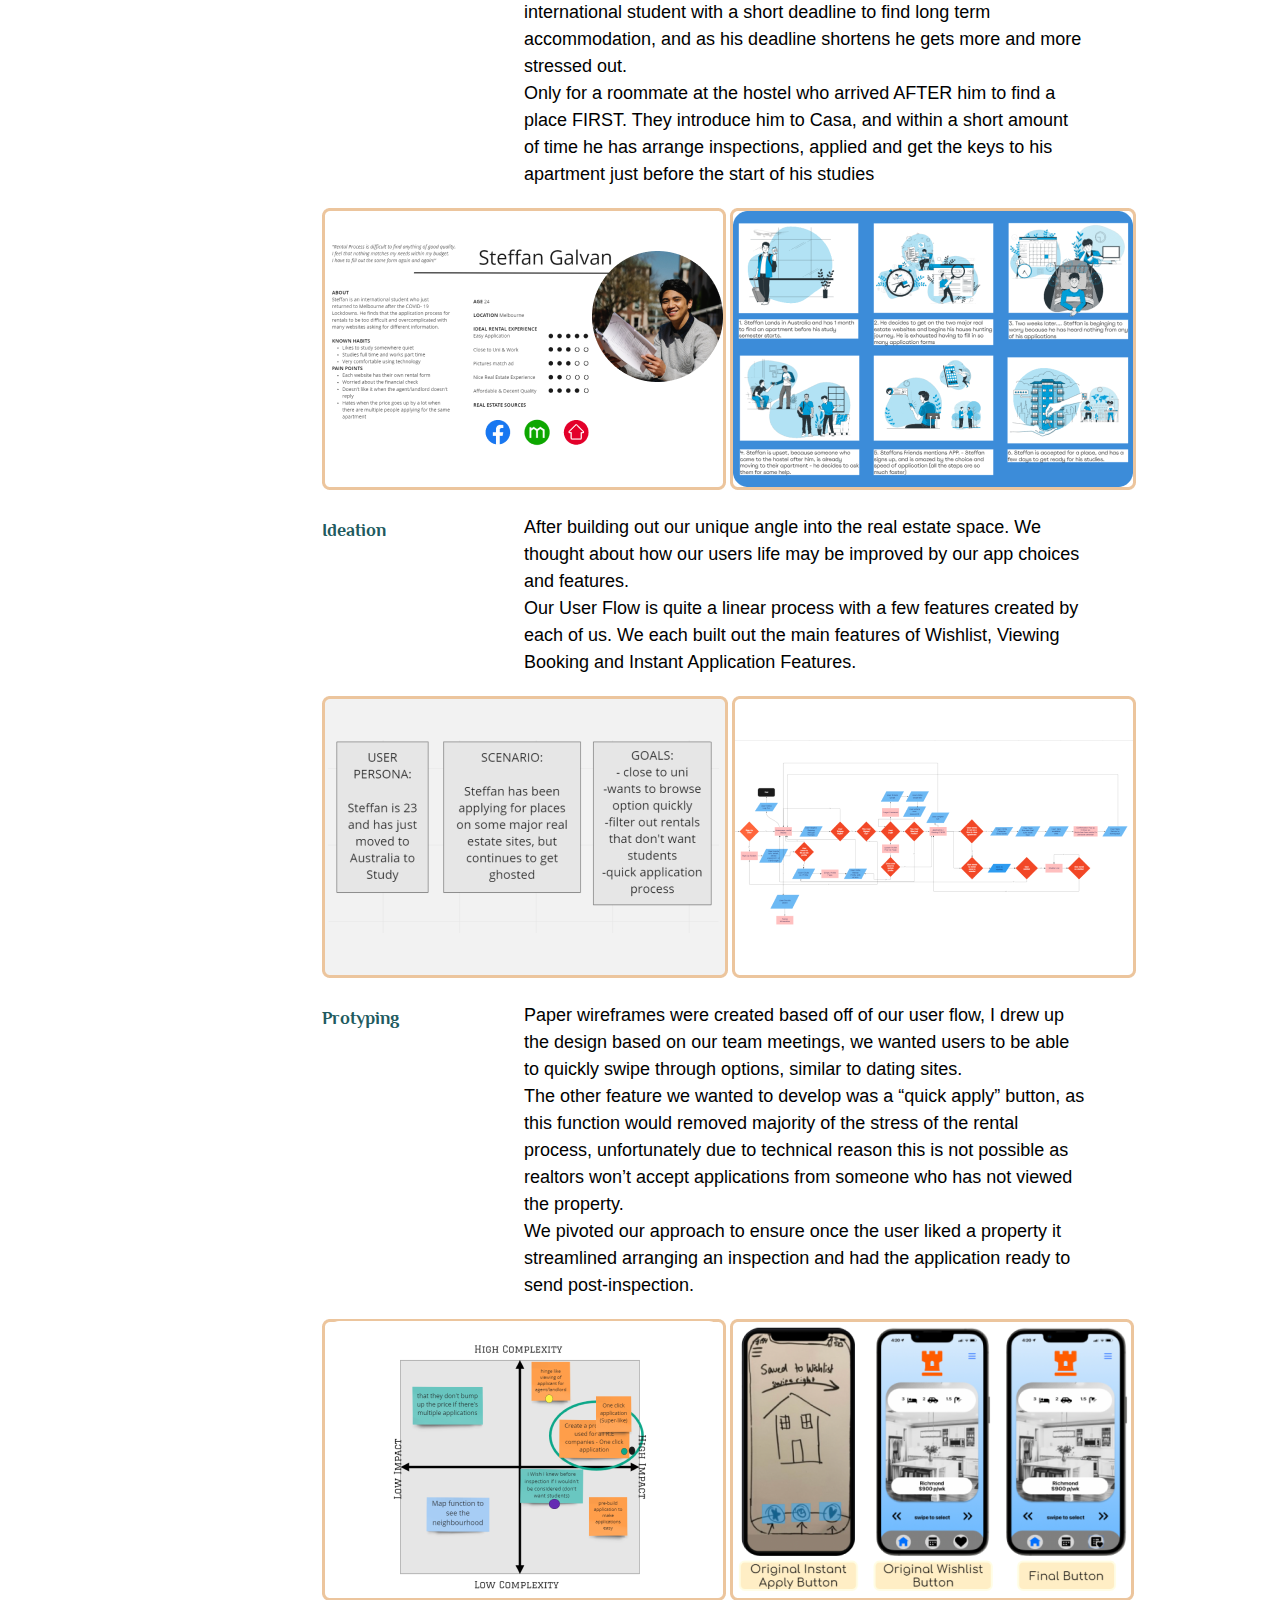
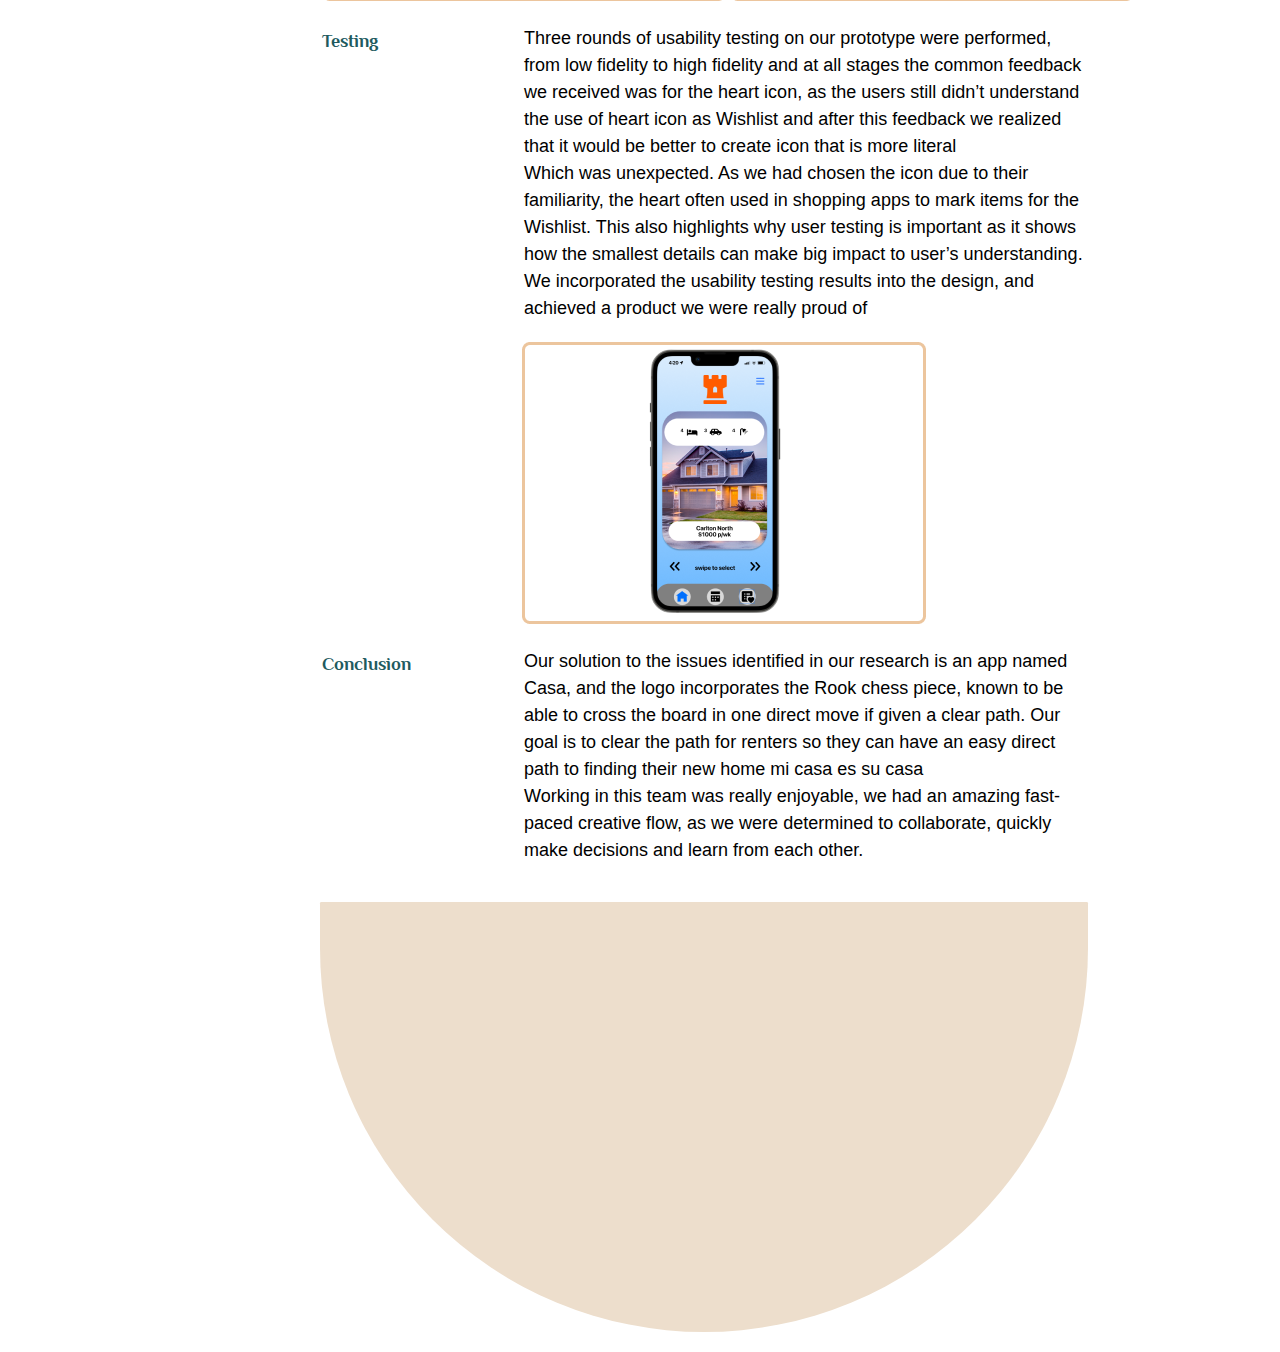
==== commit c22de9cd: "skills html update" ====
--- a/project.html
+++ b/project.html
@@ -15,26 +15,10 @@
   </head>
   <body>
     <div class="container">
-     <img class="flex_item logo" src="images/Logo no text.png" />
+      <img class="flex_item logo" src="images/Logo no text.png" />
       <div class="flex topBar">
         <div id="homeLink" class="flex_item topNav">
           <ul>
-            <li>
-              <a href="/home.html" >Home</a>
-            </li>
-            <li><a href="#aboutLink">About</a></li>
-            <li><a href="/project.html" class="active">Projects</a></li>
-            <li><a href="/skills.html">Skills</a></li>
-            <li><a href="#">Experience</a></li>
-            <li><a href="#">Education</a></li>
-            <li><a href="#">Interests</a></li>
-            <li><a href="#">Contact</a></li>
-          </ul>
-        </div>
-      </div>
-
-      <div class="sideNav flex_item">
-        <ul>
             <li>
               <a href="/home.html">Home</a>
             </li>
@@ -45,206 +29,221 @@
             <li><a href="#">Education</a></li>
             <li><a href="#">Interests</a></li>
             <li><a href="#">Contact</a></li>
+          </ul>
+        </div>
+      </div>
+
+      <div class="sideNav flex_item">
+        <ul>
+          <li>
+            <a href="/home.html">Home</a>
+          </li>
+          <li><a href="#aboutLink">About</a></li>
+          <li><a href="/project.html" class="active">Projects</a></li>
+          <li><a href="/skills.html">Skills</a></li>
+          <li><a href="#">Experience</a></li>
+          <li><a href="#">Education</a></li>
+          <li><a href="#">Interests</a></li>
+          <li><a href="#">Contact</a></li>
         </ul>
       </div>
-        <div class="column">
-          <section class="projects flex_item">
-            <div class="column archTop">
-              <h1>Project highlights</h1>
-                    <div class="projectLinks flex_item">
-        <ul>
-            <li>
-              <a href="#" class="active">Project 1: Casa Rental App</a>
-            </li>
-            <li><a href="#">Project 2: NAA website redesign</a></li>
-            <br/>
-            <li><a href="#">Project 3: RSPCA website redesign</a></li>
-            <li><a href="#">Project 4: Dictionary app (React)</a></li>
-
-        </ul>
-                    </div>
-              <h2>Rental Mobile App <br/>Casa: find your new home<br/></h2>
-              
-
-              <div id="row" class="flex">
-              <div class="flex_item">
-               
-                <h4 class="bodyHeader"></h4>
-              </div>
-              <div class="flex_item">
+      <section class="projects flex_item">
+        <div class="column archTop">
+          <h1>Project highlights</h1>
+          <div class="projectLinks flex_item">
+            <ul>
+              <li>
+                <a href="#" class="active">Project 1: Casa Rental App</a>
+              </li>
+              <li><a href="#">Project 2: NAA website redesign</a></li>
+              <br />
+              <li><a href="#">Project 3: RSPCA website redesign</a></li>
+              <li><a href="#">Project 4: Dictionary app (React)</a></li>
+            </ul>
+          </div>
+          <h2><br />Rental Mobile App <br />Casa: find your new home<br /></h2>
+          <div id="row" class="flex">
+            <div class="flex_item">
+              <h4 class="bodyHeader"></h4>
+            </div>
+            <div class="flex_item">
               <p>
                 Finding a rental is stressful for users, and the current systems
                 available to find rentals are outdated and overcomplicated, the
                 process will be made easier for users with a search engine that
                 streamlines and simplifies the process
               </p>
-              </div>
             </div>
-          </section>
-          <section>
-            <div id="row" class="flex">
-              <div class="flex_item">
-                <h4 class="bodyHeader">Objective</h4>
-              </div>
-              <div class="flex_item">
-                <p class="flex_item article projects">
-                  Within a team of four we had the objective of developing a
-                  mobile application idea of our choosing. We opened the ideas
-                  up for debate and quickly decided the rental app would reach a
-                  broader audience and would address an issue most are familiar
-                  with. Finding a rental property in Australia can be a slow and
-                  painful experience for many.
-                </p>
-              </div>
-            </div>
-            <div id="row" class="flex">
-              <div class="flex_item">
-                <h4 class="bodyHeader">Research</h4>
-              </div>
-              <div class="flex_item">
-                <p class="flex_item article projects">
-                  Focusing on finding users’ pain points with the current rental
-                  process in Australia. The key research methods we used were
-                  competitor analysis, online survey, and one-on-one
-                  interviews.<br />
-                  “Finding a rental is stressful for users, and the current
-                  systems available to find rentals are outdated and
-                  overcomplicated, the process will be made easier for users
-                  with a search engine that streamlines and simplifies the
-                  process”. <br />
-                  When interviewee’s were asked on their thoughts on the rental
-                  process, the response we received were more emotional rather
-                  than technical responses. Which tells us that users find the
-                  current process stressful and our solution will have to
-                  minimise the stress of the rental process
-                </p>
-              </div>
-            </div>
-            <div id="row" class="flex">
-              <div class="flex_item">
-                <img />
-              </div>
-              <div class="flex_item"><img /></div>
-            </div>
-            <div id="row" class="flex">
-              <div class="flex_item">
-                <h4 class="bodyHeader">Definition</h4>
-              </div>
-              <p class="flex_item article projects">
-                Our storyboard scenario shows Steffan arriving to Australia as
-                an international student with a short deadline to find long term
-                accommodation, and as his deadline shortens he gets more and
-                more stressed out. <br />
-                Only for a roommate at the hostel who arrived AFTER him to find
-                a place FIRST. They introduce him to Casa, and within a short
-                amount of time he has arrange inspections, applied and get the
-                keys to his apartment just before the start of his studies
-              </p>
-            </div>
-            <div id="row" class="flex">
-              <div class="flex_item">
-                <img />
-              </div>
-              <div class="flex_item"><img /></div>
-            </div>
-            <div id="row" class="flex">
-              <div class="flex_item">
-                <h4 class="bodyHeader">Ideation</h4>
-              </div>
-              <p class="flex_item article projects">
-                After building out our unique angle into the real estate space.
-                We thought about how our users life may be improved by our app
-                choices and features. <br />
-                Our User Flow is quite a linear process with a few features
-                created by each of us. We each built out the main features of
-                Wishlist, Viewing Booking and Instant Application Features.
-              </p>
-            </div>
-            <div id="row" class="flex">
-              <div class="flex_item">
-                <img />
-              </div>
-              <div class="flex_item"><img /></div>
-            </div>
-            <div id="row" class="flex">
-              <div class="flex_item">
-                <h4 class="bodyHeader">Protyping</h4>
-              </div>
-              <div id="row" class="flex">
-                <p class="flex_item article projects">
-                  Paper wireframes were created based off of our user flow, I
-                  drew up the design based on our team meetings, we wanted users
-                  to be able to quickly swipe through options, similar to dating
-                  sites.
-                  <br />
-                  The other feature we wanted to develop was a “quick apply”
-                  button, as this function would removed majority of the stress
-                  of the rental process, unfortunately due to technical reason
-                  this is not possible as realtors won’t accept applications
-                  from someone who has not viewed the property.
-                  <br />
-                  We pivoted our approach to ensure once the user liked a
-                  property it streamlined arranging an inspection and had the
-                  application ready to send post-inspection.
-                </p>
-              </div>
-            </div>
-            <div id="row" class="flex">
-              <div class="flex_item">
-                <img />
-              </div>
-              <div class="flex_item"><img /></div>
-            </div>
-            <div id="row" class="flex">
-              <div class="flex_item"><h4 class="bodyHeader">Testing</h4></div>
-              <div class="flex_item">
-                <p class="flex_item article projects">
-                  We did 3 rounds of usability testing on our prototypes, from
-                  low fidelity to high fidelity and at all stages the common
-                  feedback we received was for the heart icon, as the users
-                  still didn’t understand the use of heart icon as Wishlist and
-                  after this feedback we realized that it would be better to
-                  create icon that is more literal <br />
-                  Which was unexpected. As we had chosen the icon due to their
-                  familiarity, the heart often used in shopping apps to mark
-                  items for the Wishlist. This also highlights why user testing
-                  is important as it shows how the smallest details can make big
-                  impact to user’s understanding.
-                  <br />
-                  We incorporated the usability testing results into the design,
-                  and achieved a product we were really proud of
-                </p>
-              </div>
-            </div>
-            <div id="row" class="flex">
-              <div class="flex_item">
-                <img />
-              </div>
-              <div class="flex_item"><img /></div>
-            </div>
-            <div id="row" class="flex">
-              <div class="flex_item">
-                <h4 class="bodyHeader">Conclusion</h4>
-              </div>
-              <div class="flex_item">
-                <p class="flex_item article projects">
-                  Our solution to the issues identified in our research is an
-                  app named Casa, and the logo incorporates the Rook chess
-                  piece, known to be able to cross the board in one direct move
-                  if given a clear path. Our goal is to clear the path for
-                  renters so they can have an easy direct path to finding their
-                  new home mi casa es su casa
-                  <br />
-                  Working in this team was really enjoyable, we had an amazing
-                  fast-paced creative flow, as we were determined to
-                  collaborate, quickly make decisions and learn from each other.
-                </p>
-              </div>
-            </div>
-          </section>
-          <section class="archBottom"></section>
-        </div>
-      </div>
+          </div>
+        </div>
+      </section>
+
+      <section>
+        <div id="row" class="flex">
+          <div class="flex_item">
+            <h4 class="bodyHeader">Objective</h4>
+          </div>
+          <div class="flex_item">
+            <p class="flex_item article projects">
+              Within a team of four we had the objective of developing a mobile
+              application idea of our choosing. We opened the ideas up for
+              debate and quickly decided the rental app would reach a broader
+              audience and would address an issue most are familiar with.
+              Finding a rental property in Australia can be a slow and painful
+              experience for many.
+            </p>
+          </div>
+        </div>
+        <div id="row" class="flex">
+          <div class="flex_item">
+            <h4 class="bodyHeader">Research</h4>
+          </div>
+          <div class="flex_item">
+            <p class="flex_item article projects">
+              Focusing on finding users’ pain points with the current rental
+              process in Australia. The key research methods we used were
+              competitor analysis, online survey, and one-on-one interviews.<br />
+              “Finding a rental is stressful for users, and the current systems
+              available to find rentals are outdated and overcomplicated, the
+              process will be made easier for users with a search engine that
+              streamlines and simplifies the process”. <br />
+              When interviewee’s were asked on their thoughts on the rental
+              process, the response we received were more emotional rather than
+              technical responses. Which tells us that users find the current
+              process stressful and our solution will have to reduce the stress
+              of the rental process
+            </p>
+          </div>
+        </div>
+        <div id="row" class="flex">
+          <div class="flex_item">
+            <img class="imageArticle Casa" src="images/Frame 2.png" />
+          </div>
+          <div class="flex_item">
+            <img class="imageArticle Casa" src="images/Frame 3.png" />
+          </div>
+        </div>
+        <div id="row" class="flex">
+          <div class="flex_item">
+            <h4 class="bodyHeader">Definition</h4>
+          </div>
+          <p class="flex_item article projects">
+            Our storyboard scenario shows Steffan arriving to Australia as an
+            international student with a short deadline to find long term
+            accommodation, and as his deadline shortens he gets more and more
+            stressed out. <br />
+            Only for a roommate at the hostel who arrived AFTER him to find a
+            place FIRST. They introduce him to Casa, and within a short amount
+            of time he has arrange inspections, applied and get the keys to his
+            apartment just before the start of his studies
+          </p>
+        </div>
+        <div id="row" class="flex">
+          <div class="flex_item">
+            <img class="imageArticle Casa" src="images/Frame 4.png" />
+          </div>
+          <div class="flex_item">
+            <img class="imageArticle Casa" src="images/Frame 5.png" />
+          </div>
+        </div>
+        <div id="row" class="flex">
+          <div class="flex_item">
+            <h4 class="bodyHeader">Ideation</h4>
+          </div>
+          <p class="flex_item article projects">
+            After building out our unique angle into the real estate space. We
+            thought about how our users life may be improved by our app choices
+            and features. <br />
+            Our User Flow is quite a linear process with a few features created
+            by each of us. We each built out the main features of Wishlist,
+            Viewing Booking and Instant Application Features.
+          </p>
+        </div>
+        <div id="row" class="flex">
+          <div class="flex_item">
+            <img class="imageArticle Casa" src="images/Frame 6.png" />
+          </div>
+          <div class="flex_item">
+            <img class="imageArticle Casa" src="images/Frame 7.png" />
+          </div>
+        </div>
+        <div id="row" class="flex">
+          <div class="flex_item">
+            <h4 class="bodyHeader">Protyping</h4>
+          </div>
+          <div id="row" class="flex">
+            <p class="flex_item article projects">
+              Paper wireframes were created based off of our user flow, I drew
+              up the design based on our team meetings, we wanted users to be
+              able to quickly swipe through options, similar to dating sites.
+              <br />
+              The other feature we wanted to develop was a “quick apply” button,
+              as this function would removed majority of the stress of the
+              rental process, unfortunately due to technical reason this is not
+              possible as realtors won’t accept applications from someone who
+              has not viewed the property.
+              <br />
+              We pivoted our approach to ensure once the user liked a property
+              it streamlined arranging an inspection and had the application
+              ready to send post-inspection.
+            </p>
+          </div>
+        </div>
+        <div id="row" class="flex">
+          <div class="flex_item">
+            <img class="imageArticle Casa" src="images/Frame 8.png" />
+          </div>
+          <div class="flex_item">
+            <img class="imageArticle Casa" src="images/Frame 9.png" />
+          </div>
+        </div>
+        <div id="row" class="flex">
+          <div class="flex_item"><h4 class="bodyHeader">Testing</h4></div>
+          <div class="flex_item">
+            <p class="flex_item article projects">
+              Three rounds of usability testing on our prototype were performed,
+              from low fidelity to high fidelity and at all stages the common
+              feedback we received was for the heart icon, as the users still
+              didn’t understand the use of heart icon as Wishlist and after this
+              feedback we realized that it would be better to create icon that
+              is more literal <br />
+              Which was unexpected. As we had chosen the icon due to their
+              familiarity, the heart often used in shopping apps to mark items
+              for the Wishlist. This also highlights why user testing is
+              important as it shows how the smallest details can make big impact
+              to user’s understanding.
+              <br />
+              We incorporated the usability testing results into the design, and
+              achieved a product we were really proud of
+            </p>
+          </div>
+        </div>
+        <div id="row" class="flex">
+          <div class="flex_item bodyHeader"></div>
+          <div class="flex_item">
+            <img class="imageArticle Casa" src="images/Frame 11.png" />
+          </div>
+        </div>
+        <div id="row" class="flex">
+          <div class="flex_item">
+            <h4 class="bodyHeader">Conclusion</h4>
+          </div>
+          <div class="flex_item">
+            <p class="flex_item article projects">
+              Our solution to the issues identified in our research is an app
+              named Casa, and the logo incorporates the Rook chess piece, known
+              to be able to cross the board in one direct move if given a clear
+              path. Our goal is to clear the path for renters so they can have
+              an easy direct path to finding their new home mi casa es su casa
+              <br />
+              Working in this team was really enjoyable, we had an amazing
+              fast-paced creative flow, as we were determined to collaborate,
+              quickly make decisions and learn from each other.
+            </p>
+          </div>
+        </div>
+      </section>
+      <section class="archBottom"></section>
     </div>
   </body>
 </html>
--- a/css/styles.css
+++ b/css/styles.css
@@ -135,14 +135,16 @@
   font-size: 18px;
   line-height: 1.5;
   font-family: "Segoe UI", Tahoma, Geneva, Verdana, sans-serif;
+  padding: 0 2px 0 2px;
 }
 
 /*Section Styling*/
 section {
   margin-left: 25%;
   margin-right: 15%;
-  margin-bottom: 100px;
   max-width: 1000px;
+  margin-bottom: 20px;
+
   align-items: center;
 }
 section .bodyHeader {
@@ -185,7 +187,9 @@
 .center {
   text-align: center;
 }
-
+img {
+  padding: 2px;
+}
 /* PROJECTS*/
 
 /* project navigation*/
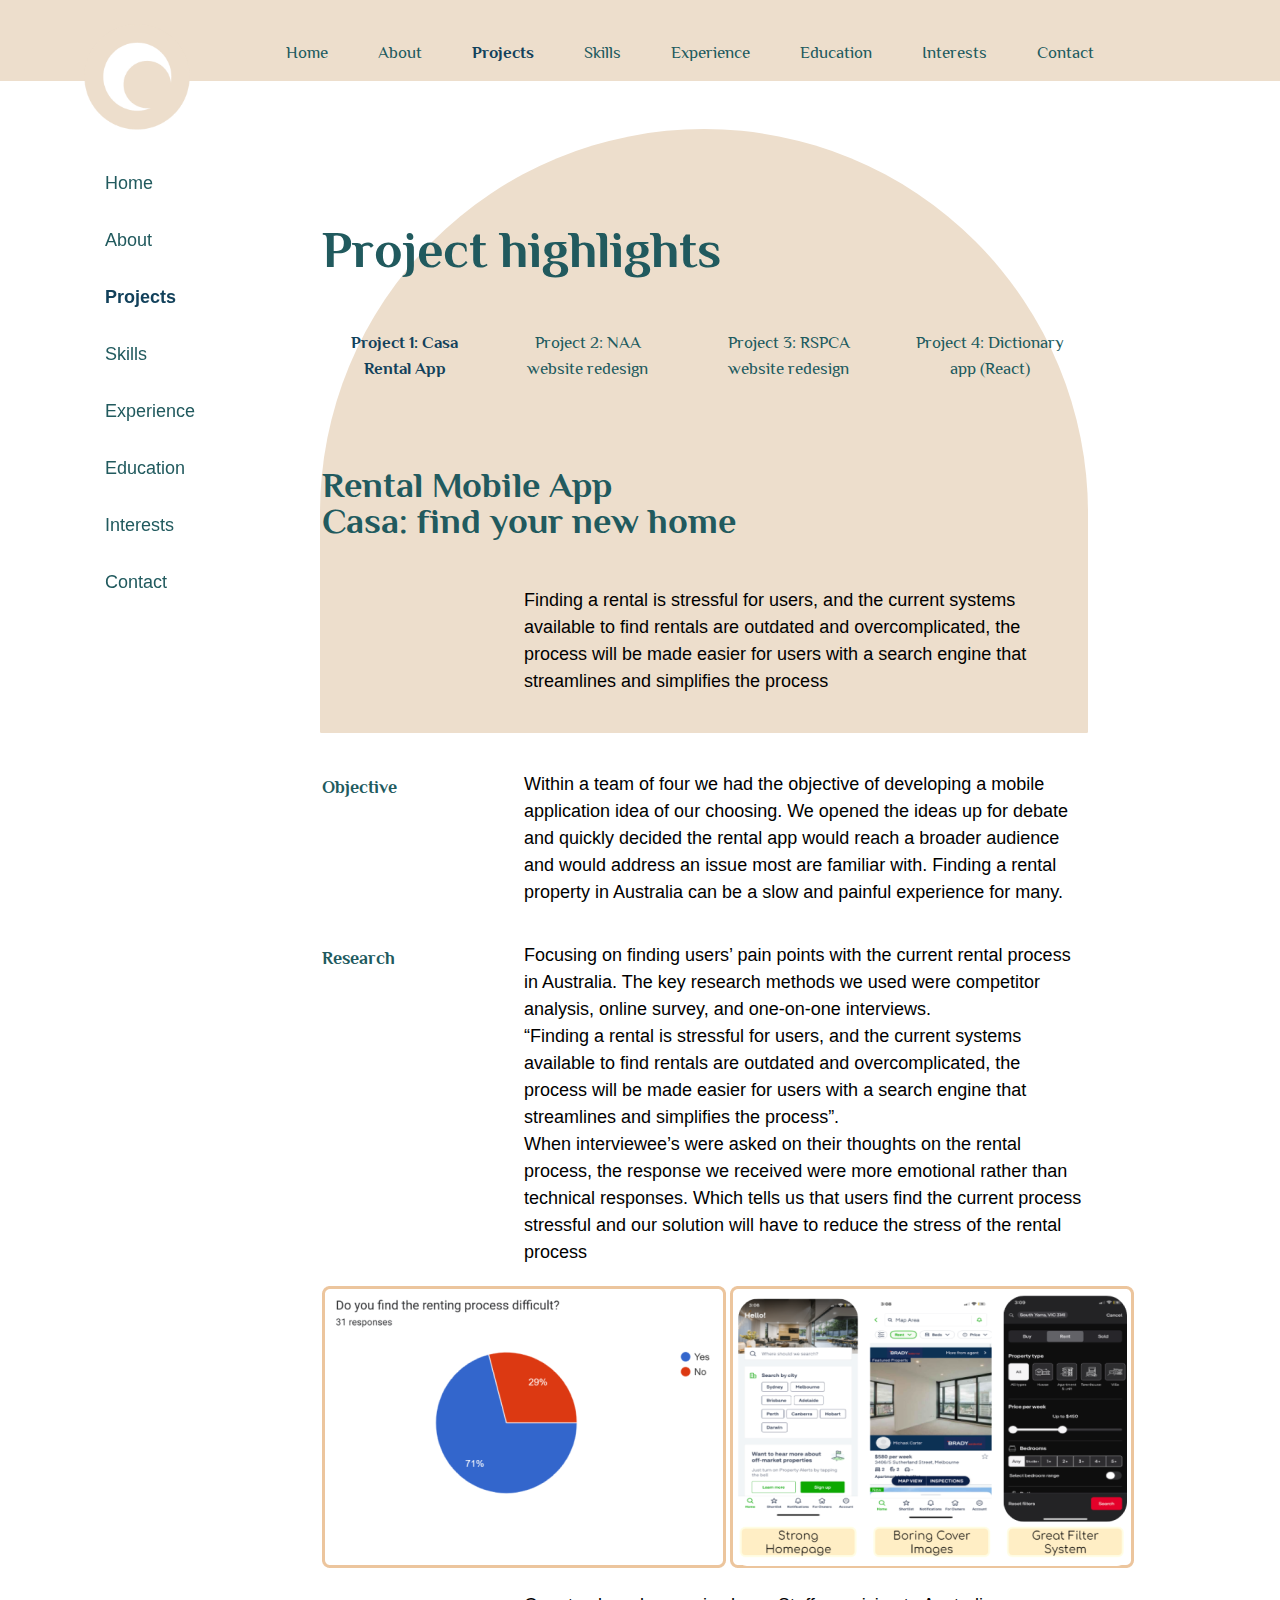
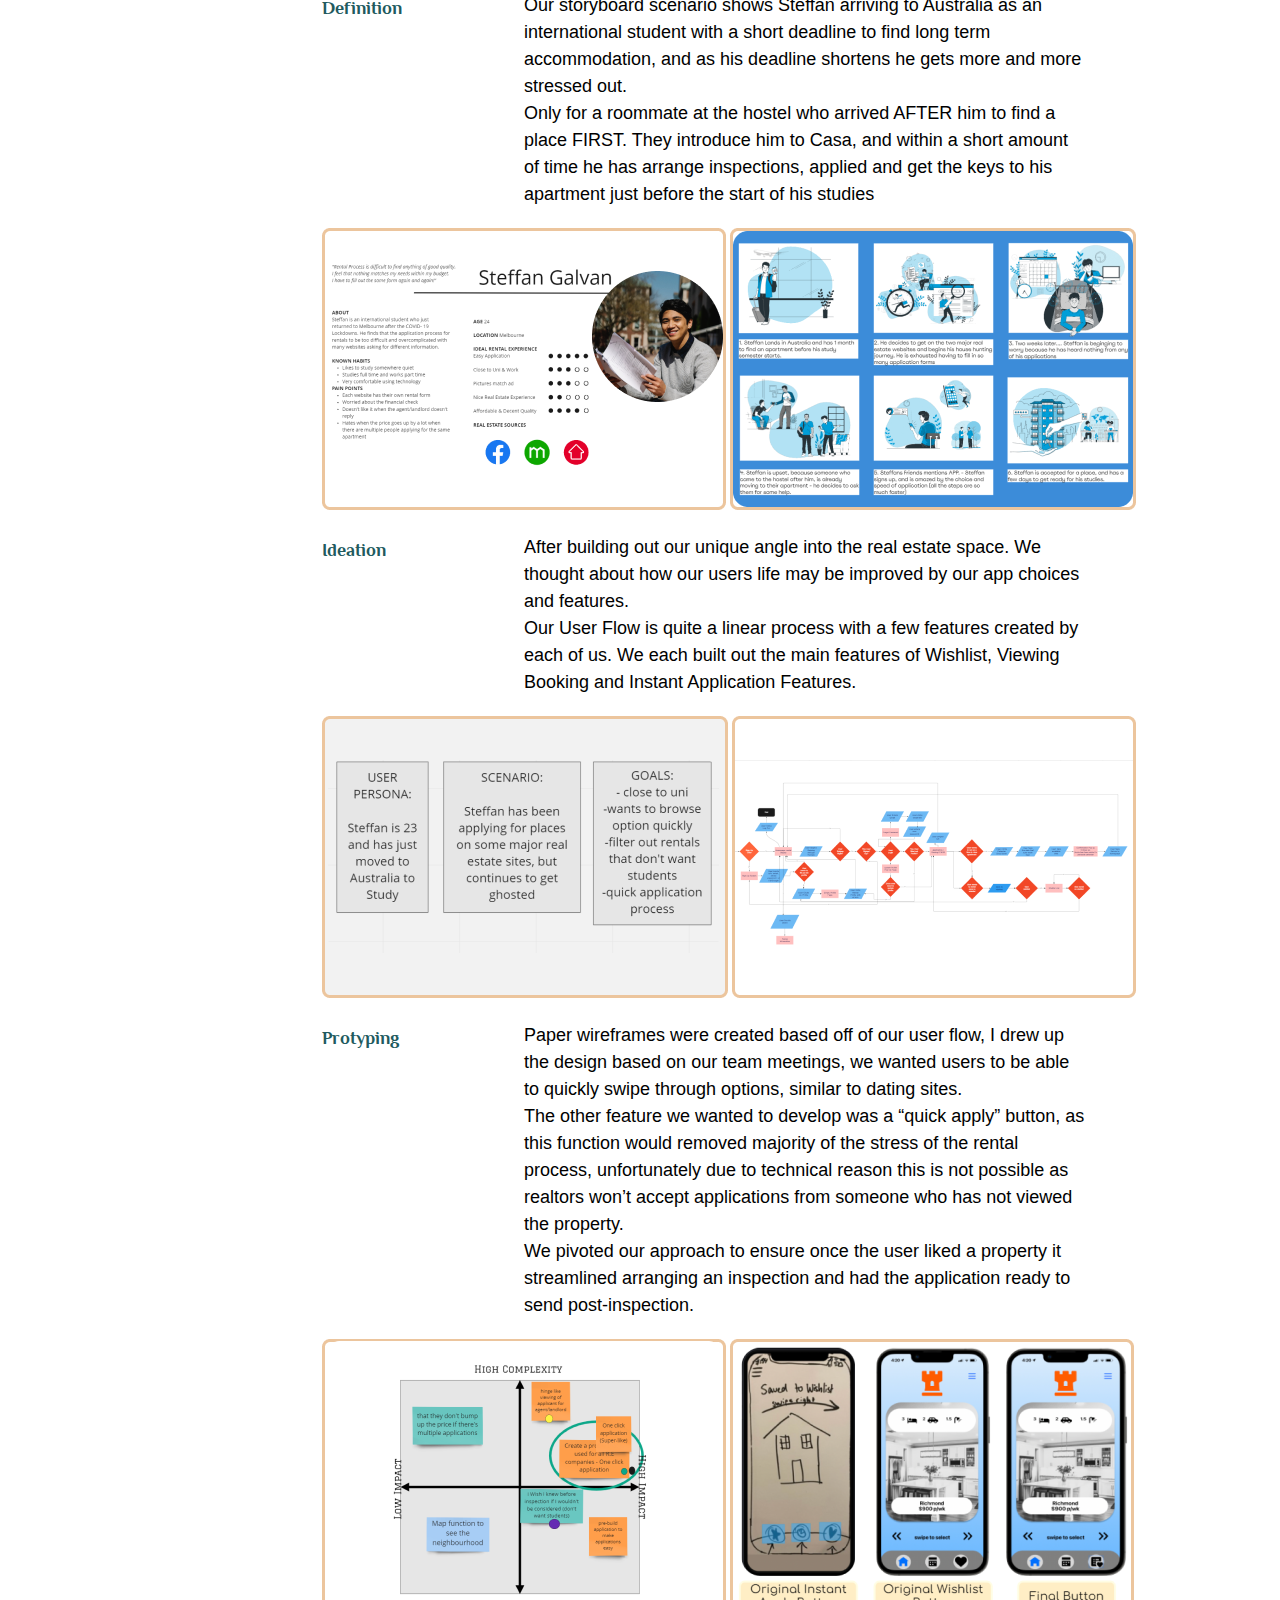
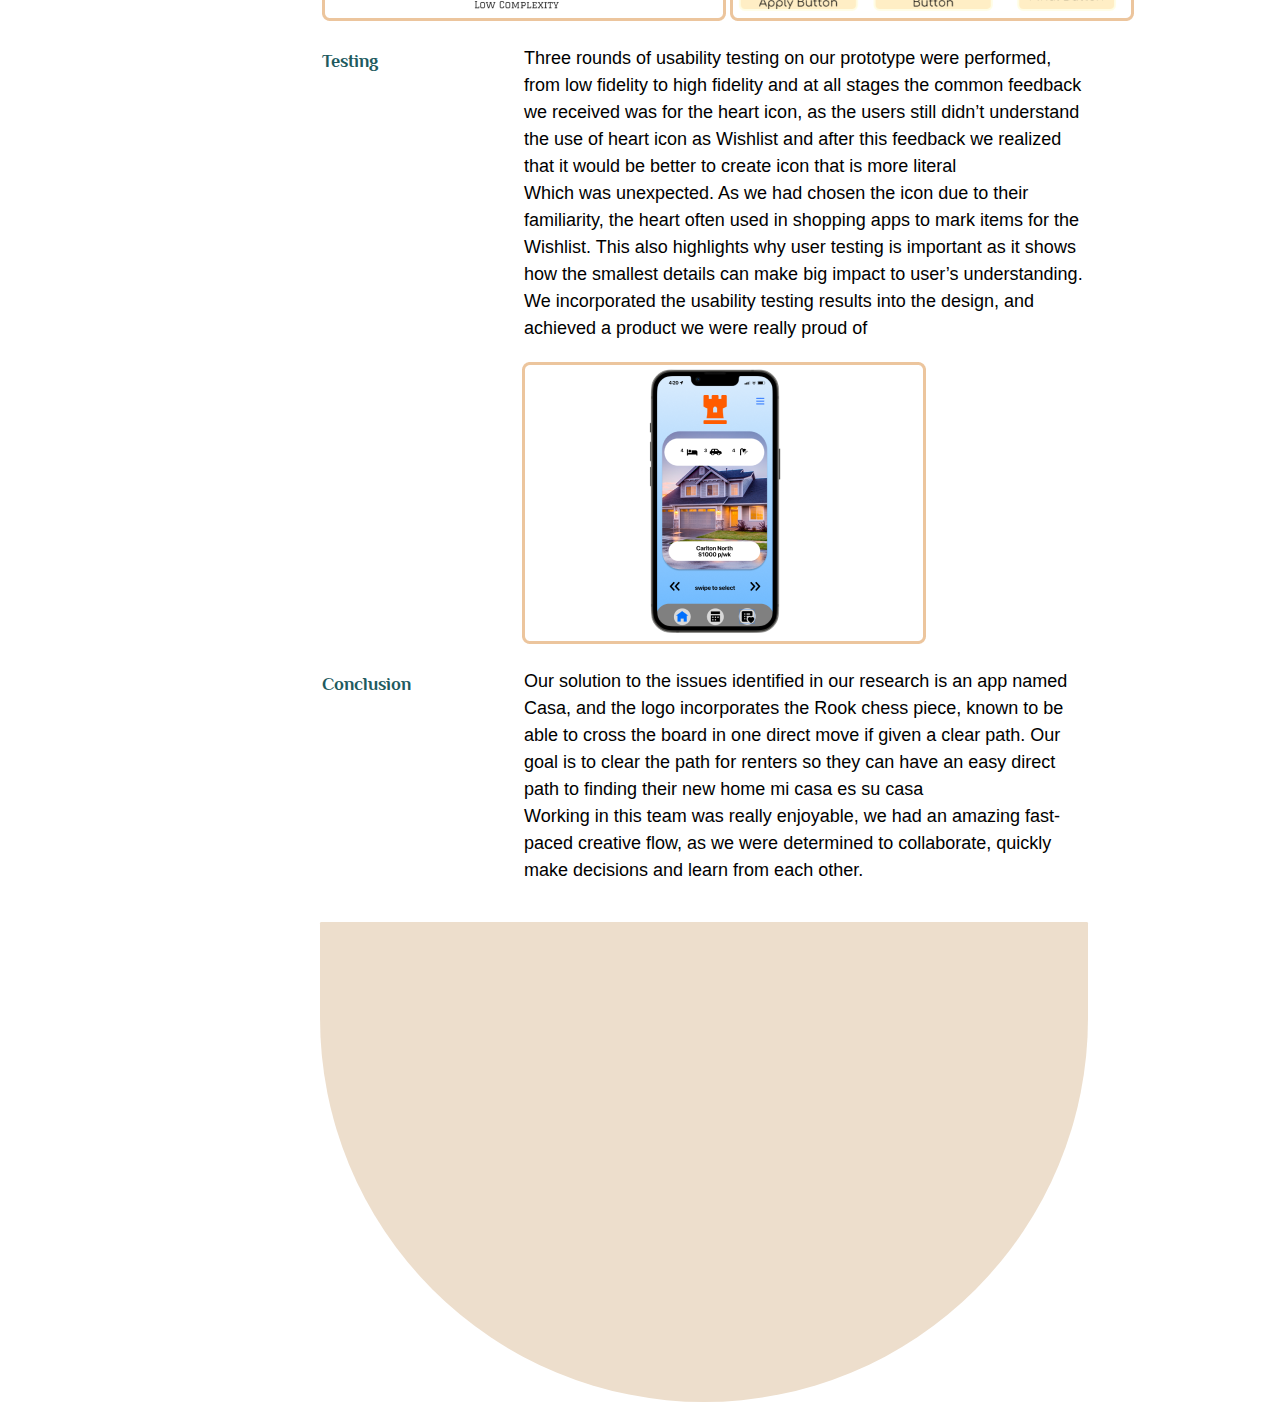
==== commit c89d4dbb: "responsive" ====
--- a/project.html
+++ b/project.html
@@ -117,10 +117,10 @@
         </div>
         <div id="row" class="flex">
           <div class="flex_item">
-            <img class="imageArticle Casa" src="images/Frame 2.png" />
-          </div>
-          <div class="flex_item">
-            <img class="imageArticle Casa" src="images/Frame 3.png" />
+            <img class="imageArticle Casa responsive" src="images/Frame 2.png" />
+          </div>
+          <div class="flex_item">
+            <img class="imageArticle Casa responsive" src="images/Frame 3.png" />
           </div>
         </div>
         <div id="row" class="flex">
@@ -140,10 +140,10 @@
         </div>
         <div id="row" class="flex">
           <div class="flex_item">
-            <img class="imageArticle Casa" src="images/Frame 4.png" />
-          </div>
-          <div class="flex_item">
-            <img class="imageArticle Casa" src="images/Frame 5.png" />
+            <img class="imageArticle Casa responsive" src="images/Frame 4.png" />
+          </div>
+          <div class="flex_item">
+            <img class="imageArticle Casa responsive" src="images/Frame 5.png" />
           </div>
         </div>
         <div id="row" class="flex">
@@ -161,10 +161,10 @@
         </div>
         <div id="row" class="flex">
           <div class="flex_item">
-            <img class="imageArticle Casa" src="images/Frame 6.png" />
-          </div>
-          <div class="flex_item">
-            <img class="imageArticle Casa" src="images/Frame 7.png" />
+            <img class="imageArticle Casa responsive" src="images/Frame 6.png" />
+          </div>
+          <div class="flex_item">
+            <img class="imageArticle Casa responsive" src="images/Frame 7.png" />
           </div>
         </div>
         <div id="row" class="flex">
@@ -191,10 +191,10 @@
         </div>
         <div id="row" class="flex">
           <div class="flex_item">
-            <img class="imageArticle Casa" src="images/Frame 8.png" />
-          </div>
-          <div class="flex_item">
-            <img class="imageArticle Casa" src="images/Frame 9.png" />
+            <img class="imageArticle Casa responsive" src="images/Frame 8.png" />
+          </div>
+          <div class="flex_item">
+            <img class="imageArticle Casa responsive" src="images/Frame 9.png" />
           </div>
         </div>
         <div id="row" class="flex">
@@ -221,7 +221,7 @@
         <div id="row" class="flex">
           <div class="flex_item bodyHeader"></div>
           <div class="flex_item">
-            <img class="imageArticle Casa" src="images/Frame 11.png" />
+            <img class="imageArticle Casa responsive" src="images/Frame 11.png" />
           </div>
         </div>
         <div id="row" class="flex">
--- a/css/styles.css
+++ b/css/styles.css
@@ -131,7 +131,8 @@
 h4 {
   font-size: 18px;
 }
-p {
+p,
+li {
   font-size: 18px;
   line-height: 1.5;
   font-family: "Segoe UI", Tahoma, Geneva, Verdana, sans-serif;
@@ -154,13 +155,13 @@
   padding: 60px 0 20px 0;
   border-radius: 1500px 1500px 5px 5px;
   background-color: var(--primary-color);
-  min-height: 350px;
+  min-height: 400px;
 }
 .archBottom {
   padding: 20px 0 60px 0;
   border-radius: 5px 5px 1500px 1500px;
   background-color: var(--primary-color);
-  min-height: 350px;
+  min-height: 400px;
 }
 section .bodyText {
   margin-left: 25%;
@@ -190,6 +191,11 @@
 img {
   padding: 2px;
 }
+div .icon {
+  height: 100px;
+  width: 100px;
+  border-radius: 25px;
+}
 /* PROJECTS*/
 
 /* project navigation*/
@@ -228,3 +234,19 @@
   border-radius: 25px;
   font-weight: 700;
 }
+
+/*Responsive*/
+@media only screen and (max-width: 768px) {
+  /* For mobile phones: */
+  [class*="col-"] {
+    width: 100%;
+  }
+  /*hide the elements */
+  div.sideNav {
+    display: none;
+  }
+  img .responsive {
+    max-width: 100%;
+    height: auto;
+  }
+}
